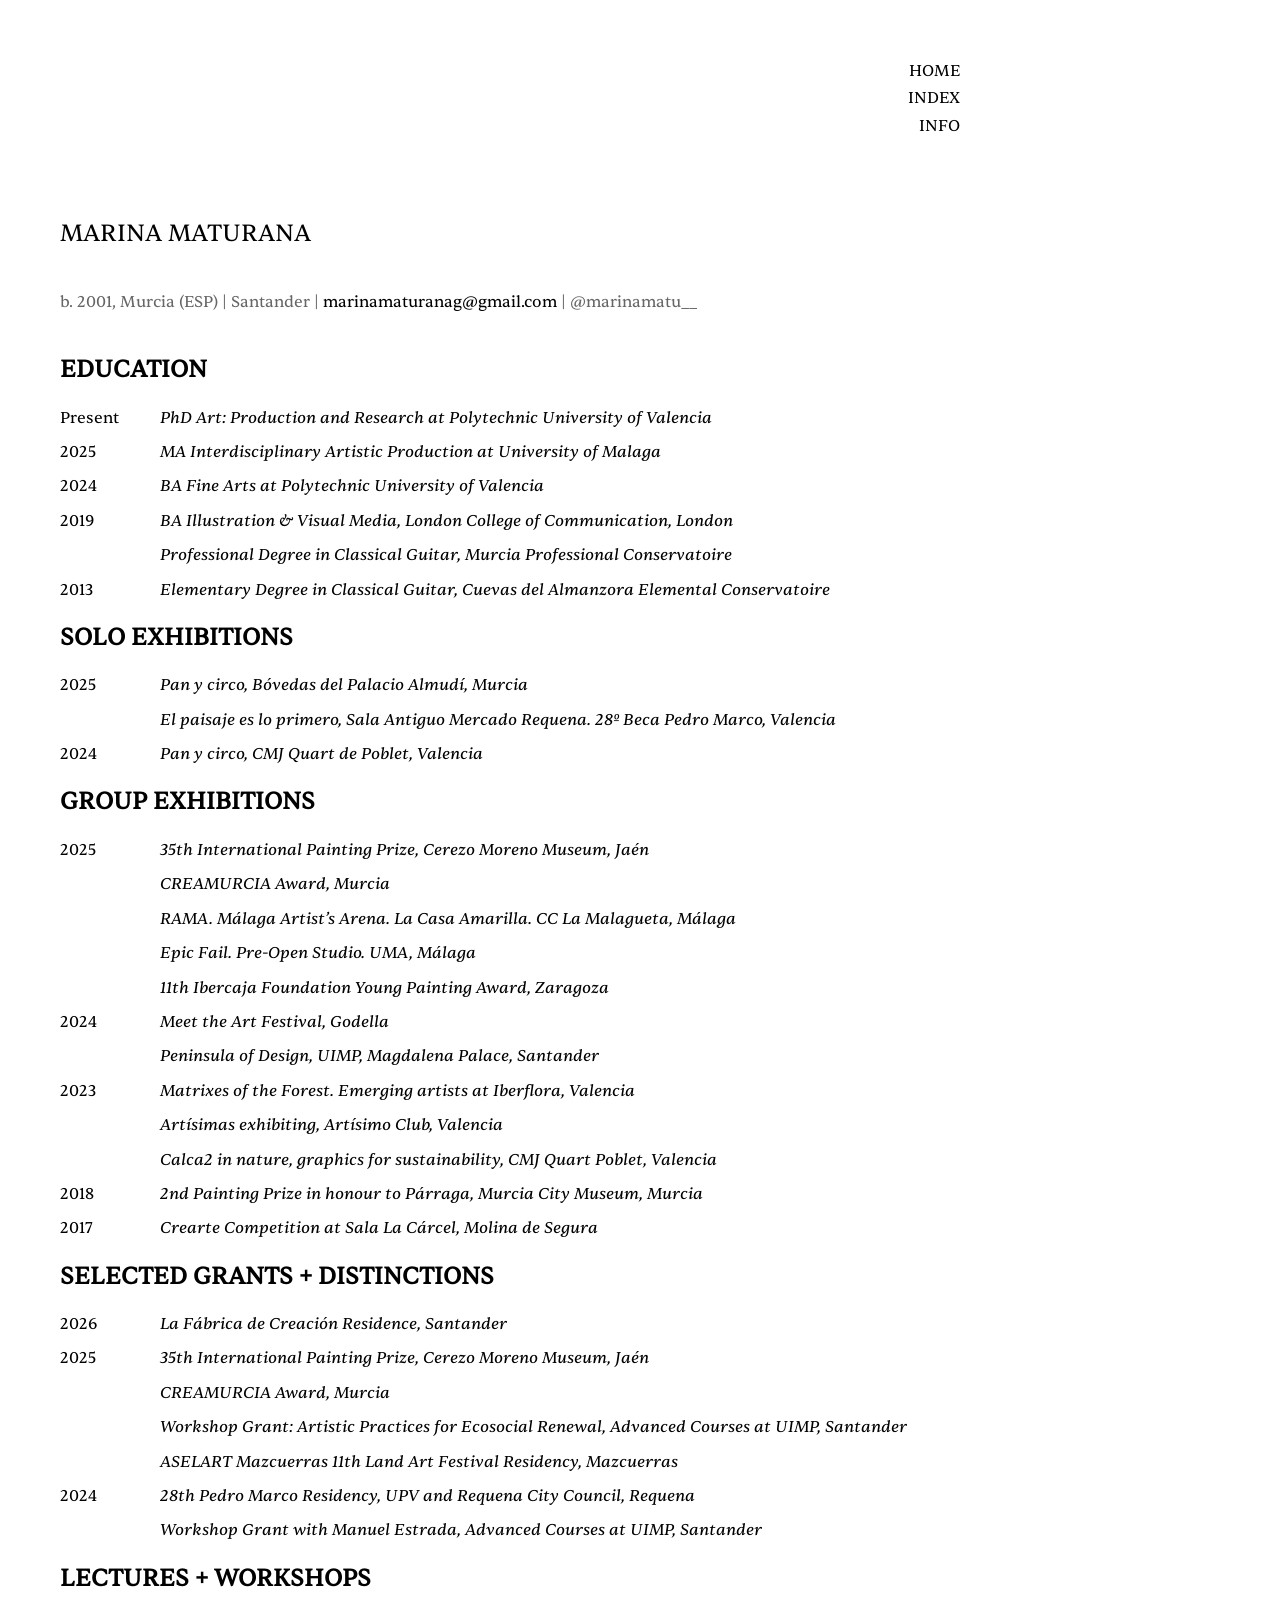
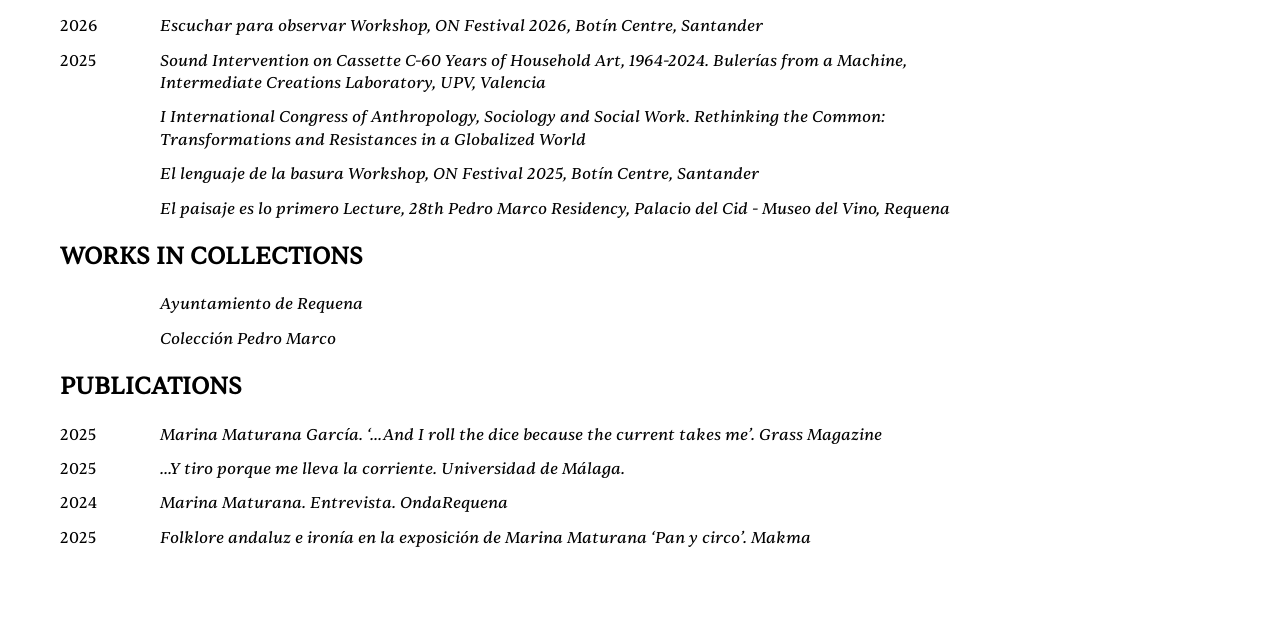
==== cv.html @ 3e708355 "Update cv.html" ====
<!DOCTYPE html>
<html lang="es">
<head>
    <meta charset="UTF-8">
    <title>MARINA MATURANA</title>
    <link rel="stylesheet" href="style.css">
</head>
    <body>
        <nav>
        <div class="nav-right">
            <a href="index.html">HOME</a>
            <a href="works.html">INDEX</a>
            <a href="cv.html">INFO</a>
        </div>
    </nav>
        <head>
    <link rel="icon" href="favicon.ico" type="image/x-icon">

    <meta property="og:title" content="Marina Maturana">
    <meta property="og:description" content="visual artist.">
    <meta property="og:image" content="https://www.marinamatu.com/share-image.jpeg">
    <meta property="og:url" content="https://www.marinamatu.com">
    <meta property="og:type" content="website">
</head>
        
    <h1>MARINA MATURANA</h1>
    <div class="info">
        b. 2001, Murcia (ESP) | Santander | <a href="mailto:marinamaturanag@gmail.com">marinamaturanag@gmail.com</a> | @marinamatu__
    </div>

    <h2>EDUCATION</h2>
    <div class="item"><div class="year">Present</div><div class="desc">PhD Art: Production and Research at Polytechnic University of Valencia</div></div>
    <div class="item"><div class="year">2025</div><div class="desc">MA Interdisciplinary Artistic Production at University of Malaga</div></div>
    <div class="item"><div class="year">2024</div><div class="desc">BA Fine Arts at Polytechnic University of Valencia</div></div>
    <div class="item"><div class="year">2019</div><div class="desc">BA Illustration & Visual Media, London College of Communication, London</div></div>
    <div class="item"><div class="year"></div><div class="desc">Professional Degree in Classical Guitar, Murcia Professional Conservatoire</div></div>
    <div class="item"><div class="year">2013</div><div class="desc">Elementary Degree in Classical Guitar, Cuevas del Almanzora Elemental Conservatoire</div></div>

    <h2>SOLO EXHIBITIONS</h2>
    <div class="item"><div class="year">2025</div><div class="desc">Pan y circo, Bóvedas del Palacio Almudí, Murcia</div></div>
    <div class="item"><div class="year"></div><div class="desc">El paisaje es lo primero, Sala Antiguo Mercado Requena. 28º Beca Pedro Marco, Valencia</div></div>
    <div class="item"><div class="year">2024</div><div class="desc">Pan y circo, CMJ Quart de Poblet, Valencia</div></div>

  <h2>GROUP EXHIBITIONS</h2>
    <div class="item"><div class="year">2025</div><div class="desc">35th International Painting Prize, Cerezo Moreno Museum, Jaén</div></div>
    <div class="item"><div class="year"></div><div class="desc">CREAMURCIA Award, Murcia</div></div>
    <div class="item"><div class="year"></div><div class="desc">RAMA. Málaga Artist’s Arena. La Casa Amarilla. CC La Malagueta, Málaga</div></div>
    <div class="item"><div class="year"></div><div class="desc">Epic Fail. Pre-Open Studio. UMA, Málaga</div></div>
    <div class="item"><div class="year"></div><div class="desc">11th Ibercaja Foundation Young Painting Award, Zaragoza</div></div>
    <div class="item"><div class="year">2024</div><div class="desc">Meet the Art Festival, Godella</div></div>
    <div class="item"><div class="year"></div><div class="desc">Peninsula of Design, UIMP, Magdalena Palace, Santander</div></div>
    <div class="item"><div class="year">2023</div><div class="desc">Matrixes of the Forest. Emerging artists at Iberflora, Valencia</div></div>
    <div class="item"><div class="year"></div><div class="desc">Artísimas exhibiting, Artísimo Club, Valencia</div></div>
    <div class="item"><div class="year"></div><div class="desc">Calca2 in nature, graphics for sustainability, CMJ Quart Poblet, Valencia</div></div>
    <div class="item"><div class="year">2018</div><div class="desc">2nd Painting Prize in honour to Párraga, Murcia City Museum, Murcia</div></div>
    <div class="item"><div class="year">2017</div><div class="desc">Crearte Competition at Sala La Cárcel, Molina de Segura</div></div>
  
    <h2>SELECTED GRANTS + DISTINCTIONS</h2>
    <div class="item"><div class="year">2026</div><div class="desc">La Fábrica de Creación Residence, Santander</div></div>
    <div class="item"><div class="year">2025</div><div class="desc">35th International Painting Prize, Cerezo Moreno Museum, Jaén</div></div>
    <div class="item"><div class="year"></div><div class="desc">CREAMURCIA Award, Murcia</div></div>
    <div class="item"><div class="year"></div><div class="desc">Workshop Grant: Artistic Practices for Ecosocial Renewal, Advanced Courses at UIMP, Santander</div></div>
    <div class="item"><div class="year"></div><div class="desc">ASELART Mazcuerras 11th Land Art Festival Residency, Mazcuerras</div></div>
    <div class="item"><div class="year">2024</div><div class="desc">28th Pedro Marco Residency, UPV and Requena City Council, Requena</div></div>
    <div class="item"><div class="year"></div><div class="desc">Workshop Grant with Manuel Estrada, Advanced Courses at UIMP, Santander</div></div>

   <h2>LECTURES + WORKSHOPS</h2>
    <div class="item"><div class="year">2026</div><div class="desc">Escuchar para observar Workshop, ON Festival 2026, Botín Centre, Santander</div></div>
<div class="item">
    <div class="year">2025</div>
    <div class="desc">
        <a href="https://lci-sound-art-recordings.bandcamp.com/album/cassette-c-60-a-os-de-arte-electrodom-stico-1964-2024" target="_blank">
            Sound Intervention on Cassette C-60 Years of Household Art, 1964-2024. Bulerías from a Machine, Intermediate Creations Laboratory, UPV, Valencia
        </a>
    </div>
</div>    <div class="item"><div class="year"></div><div class="desc">I International Congress of Anthropology, Sociology and Social Work. Rethinking the Common: Transformations and Resistances in a Globalized World</div></div>
    <div class="item"><div class="year"></div><div class="desc">El lenguaje de la basura Workshop, ON Festival 2025, Botín Centre, Santander</div></div>
    <div class="item"><div class="year"></div><div class="desc">El paisaje es lo primero Lecture, 28th Pedro Marco Residency, Palacio del Cid - Museo del Vino, Requena</div></div>

   <h2>WORKS IN COLLECTIONS</h2>
    <div class="item"><div class="year"></div><div class="desc">Ayuntamiento de Requena</div></div>
    <div class="item"><div class="year"></div><div class="desc">Colección Pedro Marco</div></div>

  <h2>PUBLICATIONS</h2>
<div class="item">
    <div class="year">2025</div>
    <div class="desc">
        <a href="https://www.grassmagazine.co.uk/spotlight-marina-maturana-garcia-and-i-roll-the-dice-because-the-current-takes-me/" target="_blank">
            Marina Maturana García. ‘...And I roll the dice because the current takes me’. Grass Magazine
        </a>
    </div>
</div>    
<div class="item">
    <div class="year">2025</div>
    <div class="desc">
        <a href="https://hdl.handle.net/10630/40219" target="_blank">
            ...Y tiro porque me lleva la corriente. Universidad de Málaga.
        </a>
    </div>
</div>
<div class="item">
    <div class="year">2024</div>
    <div class="desc"> 
        <a href="https://www.ivoox.com/entrevista-marina-maturana-audios-mp3_rf_133937735_1.html" target="_blank">
             Marina Maturana. Entrevista. OndaRequena
        </a>
    </div>
</div>
<div class="item">
    <div class="year">2025</div>
    <div class="desc">
        <a href="https://www.makma.net/pan-y-circo-marina-maturana/" target="_blank">
            Folklore andaluz e ironía en la exposición de Marina Maturana ‘Pan y circo’. Makma
        </a>
    </div>
</div>
</html>
<head>
    <link rel="icon" type="image/x-icon" href="favicon.ico">
</head>
<head>
    <link rel="icon" type="image/x-icon" href="favicon.ico">
</head>
---- style.css ----
/* --- 1. CONFIGURACIÓN DE FUENTES --- */
@font-face {
    font-family: 'Sentient';
    src: url('fonts/Sentient-Regular.otf') format('opentype');
    font-weight: 400;
}
@font-face {
    font-family: 'Sentient';
    src: url('fonts/Sentient-Italic.otf') format('opentype');
    font-style: italic;
}
@font-face {
    font-family: 'Sentient';
    src: url('fonts/Sentient-BoldItalic.otf') format('opentype');
    font-weight: bold;
    font-style: italic;
}
/* --- 2. DISEÑO GENERAL --- */
body {
    font-family: 'Sentient', serif;
    font-size: 16px;
    line-height: 1.4;
    margin: 0;
    padding: 60px;
    max-width: 900px;
}
/* --- 3. MENÚ AL ESTILO GUILLERMO ROS (A LA DERECHA) --- */
nav {
    display: flex;
    justify-content: flex-end; /* Alinea todo a la derecha */
    margin-bottom: 80px;
}

.nav-right {
    display: flex;
    flex-direction: column; /* Menú vertical */
    align-items: flex-end; /* Alineación a la derecha */
    gap: 5px;
}

nav a {
    text-decoration: none;
    color: #000 ;
    font-size: 16px;
}

/* Aplicación de las fuentes que pediste */
h1 { font-size: 1.5em; margin-bottom: 40px; font-weight: normal; }
h3 {
    font-family: 'Sentient', serif;
    font-weight: bold;
    font-style: italic;
    margin-top: 40px;
    margin-bottom: 20px;
}

.desc a {
    font-family: 'Sentient', serif;
    font-style: italic;
    color: black;
}
.info { margin-bottom: 40px; color: #666; }

/* 5. REJILLA DE ITEMS */
.item { display: flex; margin-bottom: 12px; }
.year { width: 100px; flex-shrink: 0; }
.desc { flex-grow: 1; font-style: italic; } /* Los trabajos en itálica */

/* Estilo de enlaces */
a { color: #000; text-decoration: none; }
a:hover { text-decoration: underline; }
/* Ajuste móvil */
@media (max-width: 600px) {
    .item { flex-direction: column; }
    .year { margin-bottom: 5px; }
}
HTML
<nav>
    <div class="nav-right">
        <a href="index.html">HOME</a>
        <a href="works.html">INDEX</a>
        <a href="cv.html">INFO</a>
    </div>
</nav>
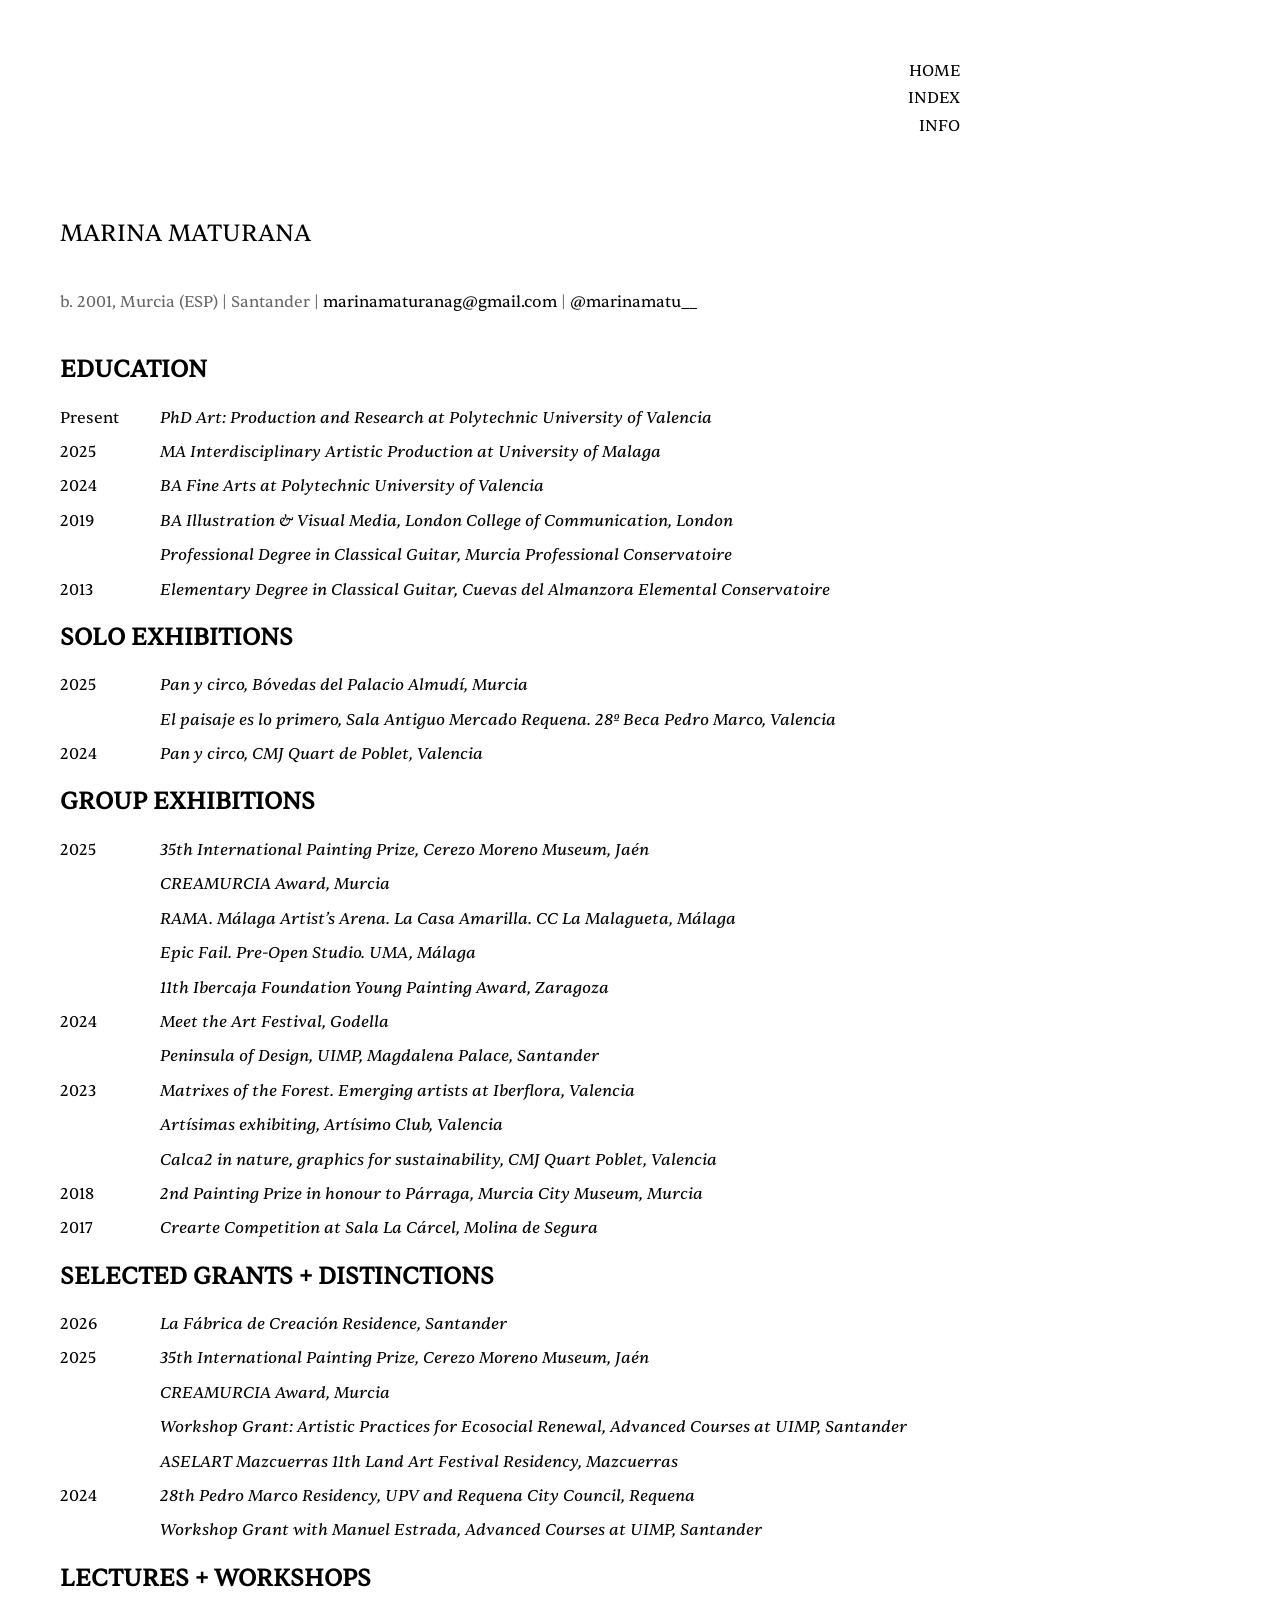
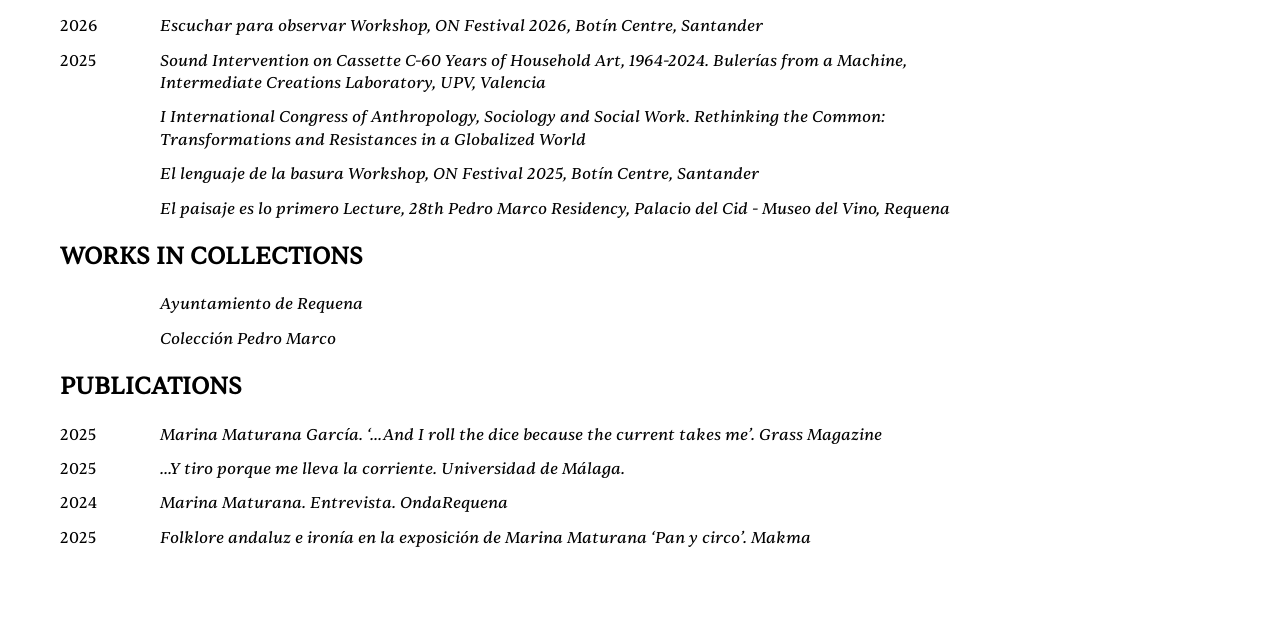
==== commit 3ef7212d: "Update cv.html" ====
--- a/cv.html
+++ b/cv.html
@@ -25,7 +25,8 @@
         
     <h1>MARINA MATURANA</h1>
     <div class="info">
-        b. 2001, Murcia (ESP) | Santander | <a href="mailto:marinamaturanag@gmail.com">marinamaturanag@gmail.com</a> | @marinamatu__
+        b. 2001, Murcia (ESP) | Santander | <a href="mailto:marinamaturanag@gmail.com">marinamaturanag@gmail.com</a> |
+        <a href="https://www.instagram.com/marinamatu__/" target="_blank">@marinamatu__</a>
     </div>
 
     <h2>EDUCATION</h2>
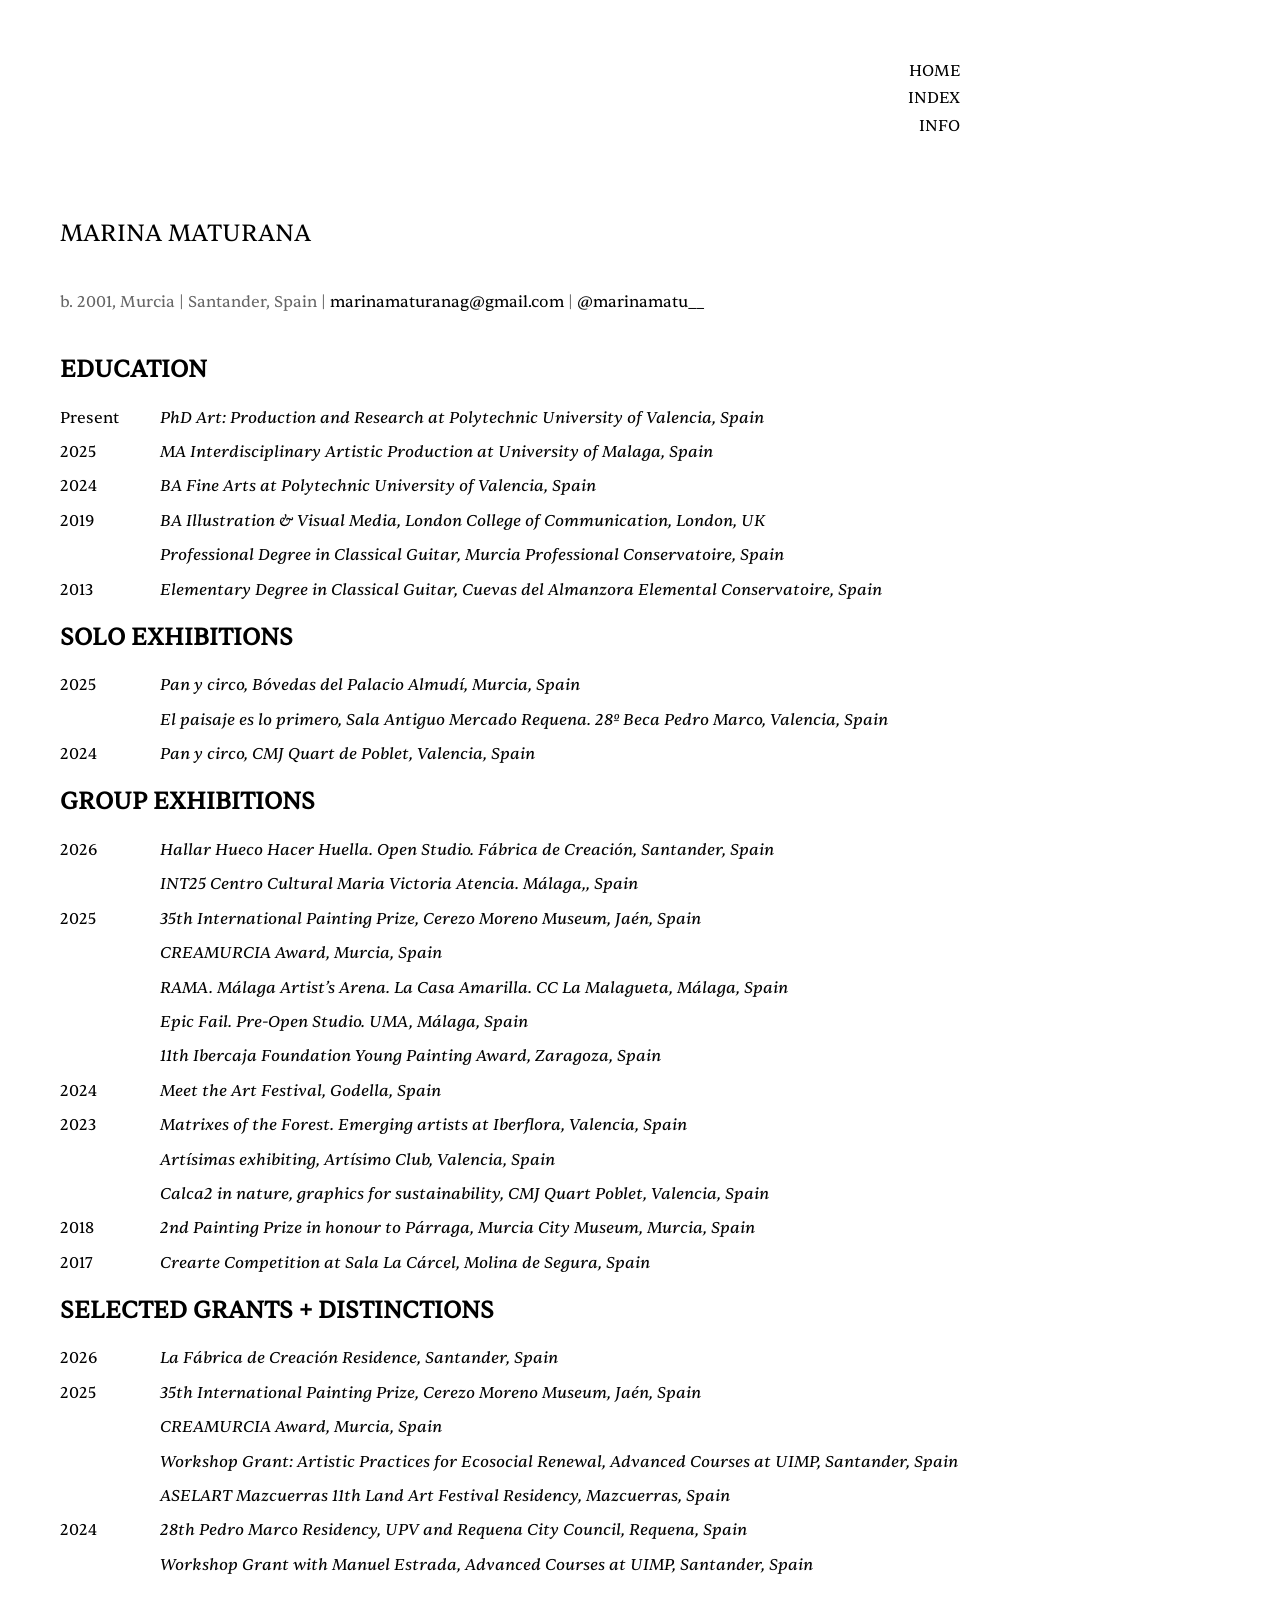
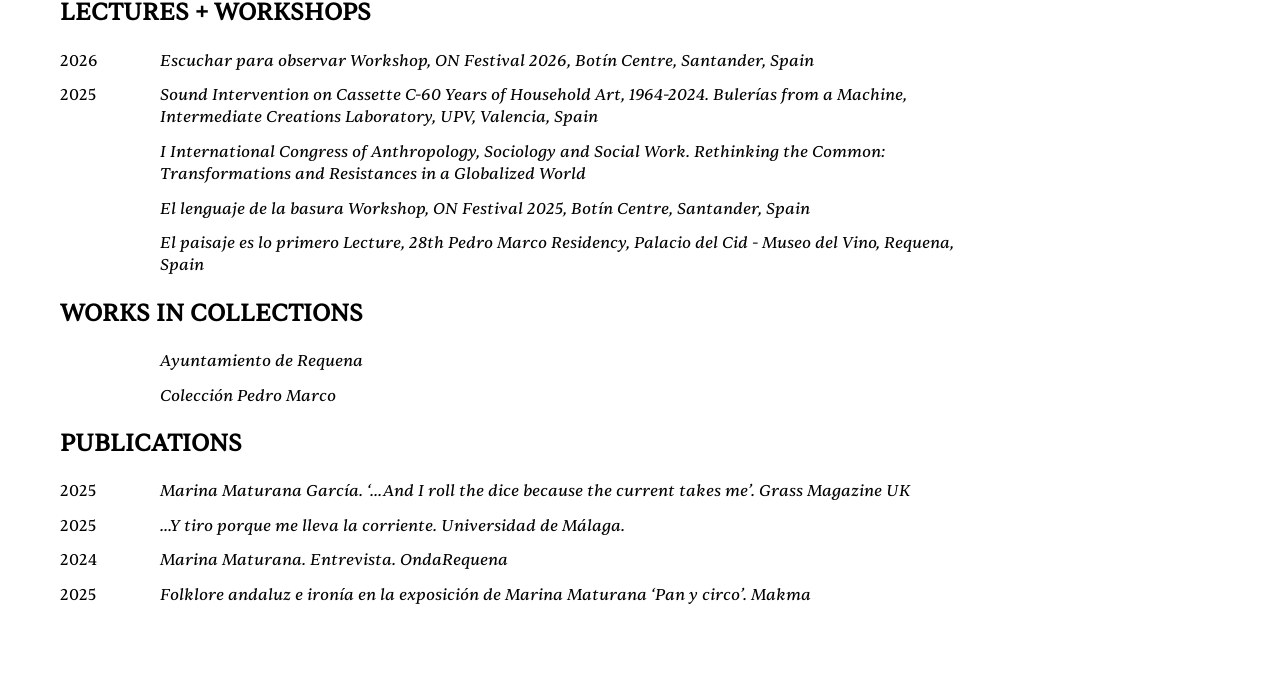
==== commit f0359ed4: "Update cv.html" ====
--- a/cv.html
+++ b/cv.html
@@ -25,58 +25,60 @@
         
     <h1>MARINA MATURANA</h1>
     <div class="info">
-        b. 2001, Murcia (ESP) | Santander | <a href="mailto:marinamaturanag@gmail.com">marinamaturanag@gmail.com</a> |
+        b. 2001, Murcia | Santander, Spain | <a href="mailto:marinamaturanag@gmail.com">marinamaturanag@gmail.com</a> |
         <a href="https://www.instagram.com/marinamatu__/" target="_blank">@marinamatu__</a>
     </div>
 
     <h2>EDUCATION</h2>
-    <div class="item"><div class="year">Present</div><div class="desc">PhD Art: Production and Research at Polytechnic University of Valencia</div></div>
-    <div class="item"><div class="year">2025</div><div class="desc">MA Interdisciplinary Artistic Production at University of Malaga</div></div>
-    <div class="item"><div class="year">2024</div><div class="desc">BA Fine Arts at Polytechnic University of Valencia</div></div>
-    <div class="item"><div class="year">2019</div><div class="desc">BA Illustration & Visual Media, London College of Communication, London</div></div>
-    <div class="item"><div class="year"></div><div class="desc">Professional Degree in Classical Guitar, Murcia Professional Conservatoire</div></div>
-    <div class="item"><div class="year">2013</div><div class="desc">Elementary Degree in Classical Guitar, Cuevas del Almanzora Elemental Conservatoire</div></div>
+    <div class="item"><div class="year">Present</div><div class="desc">PhD Art: Production and Research at Polytechnic University of Valencia, Spain</div></div>
+    <div class="item"><div class="year">2025</div><div class="desc">MA Interdisciplinary Artistic Production at University of Malaga, Spain</div></div>
+    <div class="item"><div class="year">2024</div><div class="desc">BA Fine Arts at Polytechnic University of Valencia, Spain</div></div>
+    <div class="item"><div class="year">2019</div><div class="desc">BA Illustration & Visual Media, London College of Communication, London, UK</div></div>
+    <div class="item"><div class="year"></div><div class="desc">Professional Degree in Classical Guitar, Murcia Professional Conservatoire, Spain</div></div>
+    <div class="item"><div class="year">2013</div><div class="desc">Elementary Degree in Classical Guitar, Cuevas del Almanzora Elemental Conservatoire, Spain
+    </div></div>
 
     <h2>SOLO EXHIBITIONS</h2>
-    <div class="item"><div class="year">2025</div><div class="desc">Pan y circo, Bóvedas del Palacio Almudí, Murcia</div></div>
-    <div class="item"><div class="year"></div><div class="desc">El paisaje es lo primero, Sala Antiguo Mercado Requena. 28º Beca Pedro Marco, Valencia</div></div>
-    <div class="item"><div class="year">2024</div><div class="desc">Pan y circo, CMJ Quart de Poblet, Valencia</div></div>
+    <div class="item"><div class="year">2025</div><div class="desc">Pan y circo, Bóvedas del Palacio Almudí, Murcia, Spain</div></div>
+    <div class="item"><div class="year"></div><div class="desc">El paisaje es lo primero, Sala Antiguo Mercado Requena. 28º Beca Pedro Marco, Valencia, Spain</div></div>
+    <div class="item"><div class="year">2024</div><div class="desc">Pan y circo, CMJ Quart de Poblet, Valencia, Spain</div></div>
 
   <h2>GROUP EXHIBITIONS</h2>
-    <div class="item"><div class="year">2025</div><div class="desc">35th International Painting Prize, Cerezo Moreno Museum, Jaén</div></div>
-    <div class="item"><div class="year"></div><div class="desc">CREAMURCIA Award, Murcia</div></div>
-    <div class="item"><div class="year"></div><div class="desc">RAMA. Málaga Artist’s Arena. La Casa Amarilla. CC La Malagueta, Málaga</div></div>
-    <div class="item"><div class="year"></div><div class="desc">Epic Fail. Pre-Open Studio. UMA, Málaga</div></div>
-    <div class="item"><div class="year"></div><div class="desc">11th Ibercaja Foundation Young Painting Award, Zaragoza</div></div>
-    <div class="item"><div class="year">2024</div><div class="desc">Meet the Art Festival, Godella</div></div>
-    <div class="item"><div class="year"></div><div class="desc">Peninsula of Design, UIMP, Magdalena Palace, Santander</div></div>
-    <div class="item"><div class="year">2023</div><div class="desc">Matrixes of the Forest. Emerging artists at Iberflora, Valencia</div></div>
-    <div class="item"><div class="year"></div><div class="desc">Artísimas exhibiting, Artísimo Club, Valencia</div></div>
-    <div class="item"><div class="year"></div><div class="desc">Calca2 in nature, graphics for sustainability, CMJ Quart Poblet, Valencia</div></div>
-    <div class="item"><div class="year">2018</div><div class="desc">2nd Painting Prize in honour to Párraga, Murcia City Museum, Murcia</div></div>
-    <div class="item"><div class="year">2017</div><div class="desc">Crearte Competition at Sala La Cárcel, Molina de Segura</div></div>
+    <div class="item"><div class="year">2026</div><div class="desc">Hallar Hueco Hacer Huella. Open Studio. Fábrica de Creación, Santander, Spain</div></div>
+    <div class="item"><div class="year"></div><div class="desc">INT25 Centro Cultural Maria Victoria Atencia. Málaga,, Spain</div></div>
+    <div class="item"><div class="year">2025</div><div class="desc">35th International Painting Prize, Cerezo Moreno Museum, Jaén, Spain</div></div>
+    <div class="item"><div class="year"></div><div class="desc">CREAMURCIA Award, Murcia, Spain</div></div>
+    <div class="item"><div class="year"></div><div class="desc">RAMA. Málaga Artist’s Arena. La Casa Amarilla. CC La Malagueta, Málaga, Spain</div></div>
+    <div class="item"><div class="year"></div><div class="desc">Epic Fail. Pre-Open Studio. UMA, Málaga, Spain</div></div>
+    <div class="item"><div class="year"></div><div class="desc">11th Ibercaja Foundation Young Painting Award, Zaragoza, Spain</div></div>
+    <div class="item"><div class="year">2024</div><div class="desc">Meet the Art Festival, Godella, Spain</div></div>
+    <div class="item"><div class="year">2023</div><div class="desc">Matrixes of the Forest. Emerging artists at Iberflora, Valencia, Spain</div></div>
+    <div class="item"><div class="year"></div><div class="desc">Artísimas exhibiting, Artísimo Club, Valencia, Spain</div></div>
+    <div class="item"><div class="year"></div><div class="desc">Calca2 in nature, graphics for sustainability, CMJ Quart Poblet, Valencia, Spain</div></div>
+    <div class="item"><div class="year">2018</div><div class="desc">2nd Painting Prize in honour to Párraga, Murcia City Museum, Murcia, Spain</div></div>
+    <div class="item"><div class="year">2017</div><div class="desc">Crearte Competition at Sala La Cárcel, Molina de Segura, Spain</div></div>
   
     <h2>SELECTED GRANTS + DISTINCTIONS</h2>
-    <div class="item"><div class="year">2026</div><div class="desc">La Fábrica de Creación Residence, Santander</div></div>
-    <div class="item"><div class="year">2025</div><div class="desc">35th International Painting Prize, Cerezo Moreno Museum, Jaén</div></div>
-    <div class="item"><div class="year"></div><div class="desc">CREAMURCIA Award, Murcia</div></div>
-    <div class="item"><div class="year"></div><div class="desc">Workshop Grant: Artistic Practices for Ecosocial Renewal, Advanced Courses at UIMP, Santander</div></div>
-    <div class="item"><div class="year"></div><div class="desc">ASELART Mazcuerras 11th Land Art Festival Residency, Mazcuerras</div></div>
-    <div class="item"><div class="year">2024</div><div class="desc">28th Pedro Marco Residency, UPV and Requena City Council, Requena</div></div>
-    <div class="item"><div class="year"></div><div class="desc">Workshop Grant with Manuel Estrada, Advanced Courses at UIMP, Santander</div></div>
+    <div class="item"><div class="year">2026</div><div class="desc">La Fábrica de Creación Residence, Santander, Spain</div></div>
+    <div class="item"><div class="year">2025</div><div class="desc">35th International Painting Prize, Cerezo Moreno Museum, Jaén, Spain</div></div>
+    <div class="item"><div class="year"></div><div class="desc">CREAMURCIA Award, Murcia, Spain</div></div>
+    <div class="item"><div class="year"></div><div class="desc">Workshop Grant: Artistic Practices for Ecosocial Renewal, Advanced Courses at UIMP, Santander, Spain</div></div>
+    <div class="item"><div class="year"></div><div class="desc">ASELART Mazcuerras 11th Land Art Festival Residency, Mazcuerras, Spain</div></div>
+    <div class="item"><div class="year">2024</div><div class="desc">28th Pedro Marco Residency, UPV and Requena City Council, Requena, Spain</div></div>
+    <div class="item"><div class="year"></div><div class="desc">Workshop Grant with Manuel Estrada, Advanced Courses at UIMP, Santander, Spain</div></div>
 
    <h2>LECTURES + WORKSHOPS</h2>
-    <div class="item"><div class="year">2026</div><div class="desc">Escuchar para observar Workshop, ON Festival 2026, Botín Centre, Santander</div></div>
+    <div class="item"><div class="year">2026</div><div class="desc">Escuchar para observar Workshop, ON Festival 2026, Botín Centre, Santander, Spain</div></div>
 <div class="item">
     <div class="year">2025</div>
     <div class="desc">
         <a href="https://lci-sound-art-recordings.bandcamp.com/album/cassette-c-60-a-os-de-arte-electrodom-stico-1964-2024" target="_blank">
-            Sound Intervention on Cassette C-60 Years of Household Art, 1964-2024. Bulerías from a Machine, Intermediate Creations Laboratory, UPV, Valencia
+            Sound Intervention on Cassette C-60 Years of Household Art, 1964-2024. Bulerías from a Machine, Intermediate Creations Laboratory, UPV, Valencia, Spain
         </a>
     </div>
 </div>    <div class="item"><div class="year"></div><div class="desc">I International Congress of Anthropology, Sociology and Social Work. Rethinking the Common: Transformations and Resistances in a Globalized World</div></div>
-    <div class="item"><div class="year"></div><div class="desc">El lenguaje de la basura Workshop, ON Festival 2025, Botín Centre, Santander</div></div>
-    <div class="item"><div class="year"></div><div class="desc">El paisaje es lo primero Lecture, 28th Pedro Marco Residency, Palacio del Cid - Museo del Vino, Requena</div></div>
+    <div class="item"><div class="year"></div><div class="desc">El lenguaje de la basura Workshop, ON Festival 2025, Botín Centre, Santander, Spain</div></div>
+    <div class="item"><div class="year"></div><div class="desc">El paisaje es lo primero Lecture, 28th Pedro Marco Residency, Palacio del Cid - Museo del Vino, Requena, Spain</div></div>
 
    <h2>WORKS IN COLLECTIONS</h2>
     <div class="item"><div class="year"></div><div class="desc">Ayuntamiento de Requena</div></div>
@@ -87,7 +89,7 @@
     <div class="year">2025</div>
     <div class="desc">
         <a href="https://www.grassmagazine.co.uk/spotlight-marina-maturana-garcia-and-i-roll-the-dice-because-the-current-takes-me/" target="_blank">
-            Marina Maturana García. ‘...And I roll the dice because the current takes me’. Grass Magazine
+            Marina Maturana García. ‘...And I roll the dice because the current takes me’. Grass Magazine UK
         </a>
     </div>
 </div>    
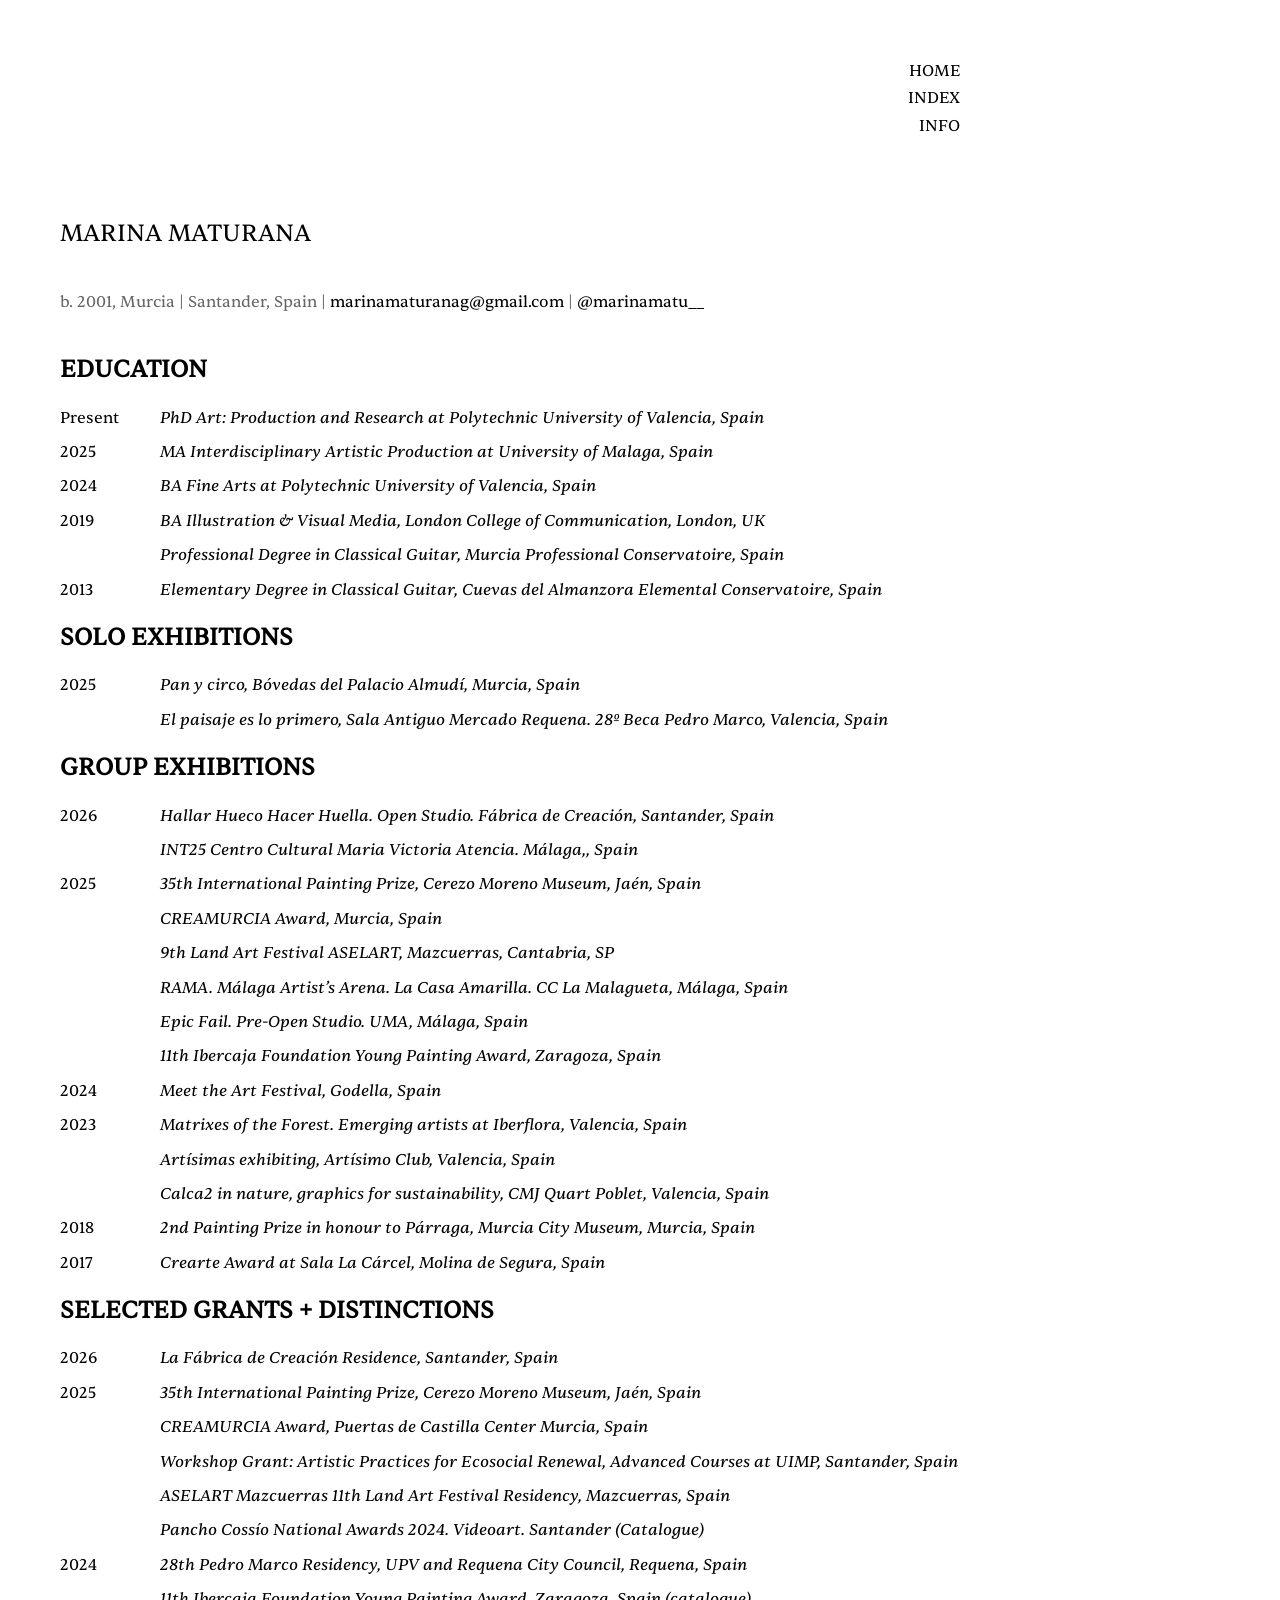
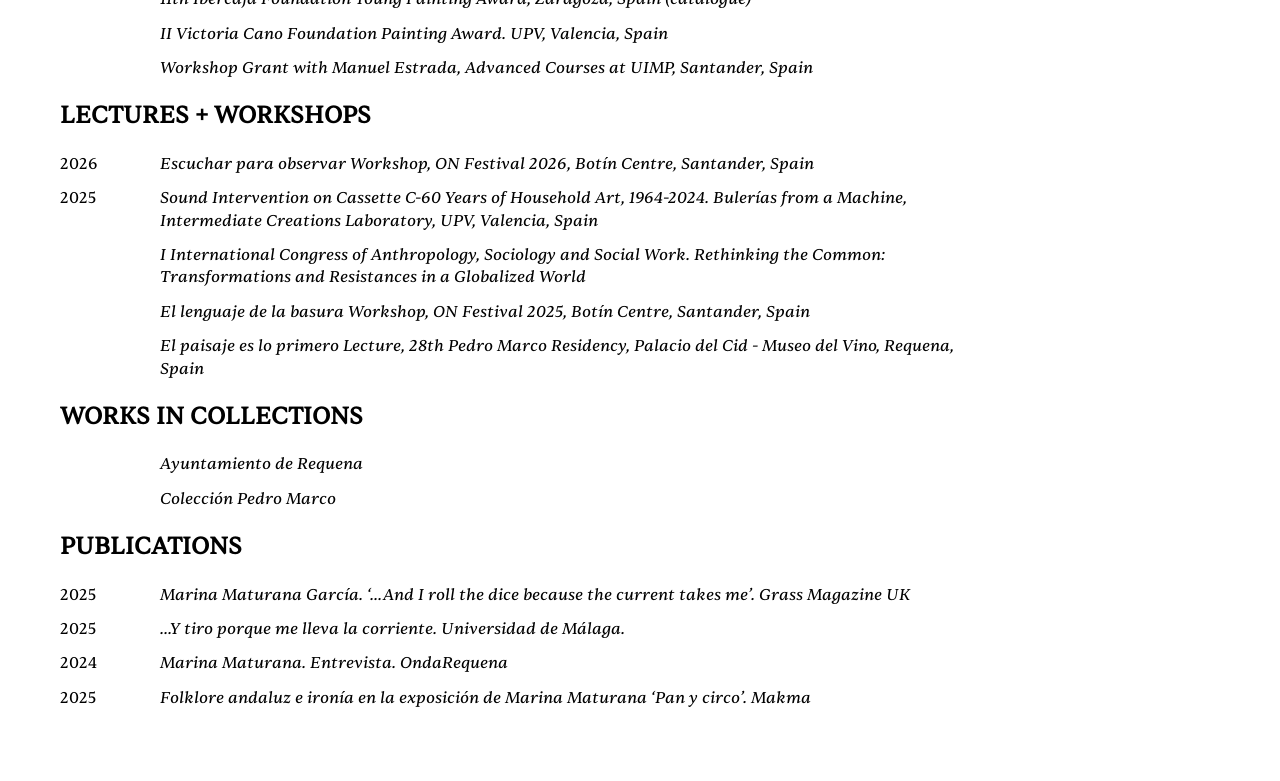
==== commit b05ca628: "Update cv.html" ====
--- a/cv.html
+++ b/cv.html
@@ -41,13 +41,13 @@
     <h2>SOLO EXHIBITIONS</h2>
     <div class="item"><div class="year">2025</div><div class="desc">Pan y circo, Bóvedas del Palacio Almudí, Murcia, Spain</div></div>
     <div class="item"><div class="year"></div><div class="desc">El paisaje es lo primero, Sala Antiguo Mercado Requena. 28º Beca Pedro Marco, Valencia, Spain</div></div>
-    <div class="item"><div class="year">2024</div><div class="desc">Pan y circo, CMJ Quart de Poblet, Valencia, Spain</div></div>
 
   <h2>GROUP EXHIBITIONS</h2>
     <div class="item"><div class="year">2026</div><div class="desc">Hallar Hueco Hacer Huella. Open Studio. Fábrica de Creación, Santander, Spain</div></div>
     <div class="item"><div class="year"></div><div class="desc">INT25 Centro Cultural Maria Victoria Atencia. Málaga,, Spain</div></div>
     <div class="item"><div class="year">2025</div><div class="desc">35th International Painting Prize, Cerezo Moreno Museum, Jaén, Spain</div></div>
     <div class="item"><div class="year"></div><div class="desc">CREAMURCIA Award, Murcia, Spain</div></div>
+        <div class="item"><div class="year"></div><div class="desc">9th Land Art Festival ASELART, Mazcuerras, Cantabria, SP</div></div>
     <div class="item"><div class="year"></div><div class="desc">RAMA. Málaga Artist’s Arena. La Casa Amarilla. CC La Malagueta, Málaga, Spain</div></div>
     <div class="item"><div class="year"></div><div class="desc">Epic Fail. Pre-Open Studio. UMA, Málaga, Spain</div></div>
     <div class="item"><div class="year"></div><div class="desc">11th Ibercaja Foundation Young Painting Award, Zaragoza, Spain</div></div>
@@ -56,15 +56,18 @@
     <div class="item"><div class="year"></div><div class="desc">Artísimas exhibiting, Artísimo Club, Valencia, Spain</div></div>
     <div class="item"><div class="year"></div><div class="desc">Calca2 in nature, graphics for sustainability, CMJ Quart Poblet, Valencia, Spain</div></div>
     <div class="item"><div class="year">2018</div><div class="desc">2nd Painting Prize in honour to Párraga, Murcia City Museum, Murcia, Spain</div></div>
-    <div class="item"><div class="year">2017</div><div class="desc">Crearte Competition at Sala La Cárcel, Molina de Segura, Spain</div></div>
+    <div class="item"><div class="year">2017</div><div class="desc">Crearte Award at Sala La Cárcel, Molina de Segura, Spain</div></div>
   
     <h2>SELECTED GRANTS + DISTINCTIONS</h2>
     <div class="item"><div class="year">2026</div><div class="desc">La Fábrica de Creación Residence, Santander, Spain</div></div>
     <div class="item"><div class="year">2025</div><div class="desc">35th International Painting Prize, Cerezo Moreno Museum, Jaén, Spain</div></div>
-    <div class="item"><div class="year"></div><div class="desc">CREAMURCIA Award, Murcia, Spain</div></div>
+    <div class="item"><div class="year"></div><div class="desc">CREAMURCIA Award, Puertas de Castilla Center Murcia, Spain</div></div>
     <div class="item"><div class="year"></div><div class="desc">Workshop Grant: Artistic Practices for Ecosocial Renewal, Advanced Courses at UIMP, Santander, Spain</div></div>
     <div class="item"><div class="year"></div><div class="desc">ASELART Mazcuerras 11th Land Art Festival Residency, Mazcuerras, Spain</div></div>
+    <div class="item"><div class="year"></div><div class="desc">Pancho Cossío National Awards 2024. Videoart. Santander (Catalogue)</div></div>
     <div class="item"><div class="year">2024</div><div class="desc">28th Pedro Marco Residency, UPV and Requena City Council, Requena, Spain</div></div>
+    <div class="item"><div class="year"></div><div class="desc">11th Ibercaja Foundation Young Painting Award, Zaragoza, Spain (catalogue)</div></div>
+    <div class="item"><div class="year"></div><div class="desc">II Victoria Cano Foundation Painting Award. UPV, Valencia, Spain</div></div>
     <div class="item"><div class="year"></div><div class="desc">Workshop Grant with Manuel Estrada, Advanced Courses at UIMP, Santander, Spain</div></div>
 
    <h2>LECTURES + WORKSHOPS</h2>
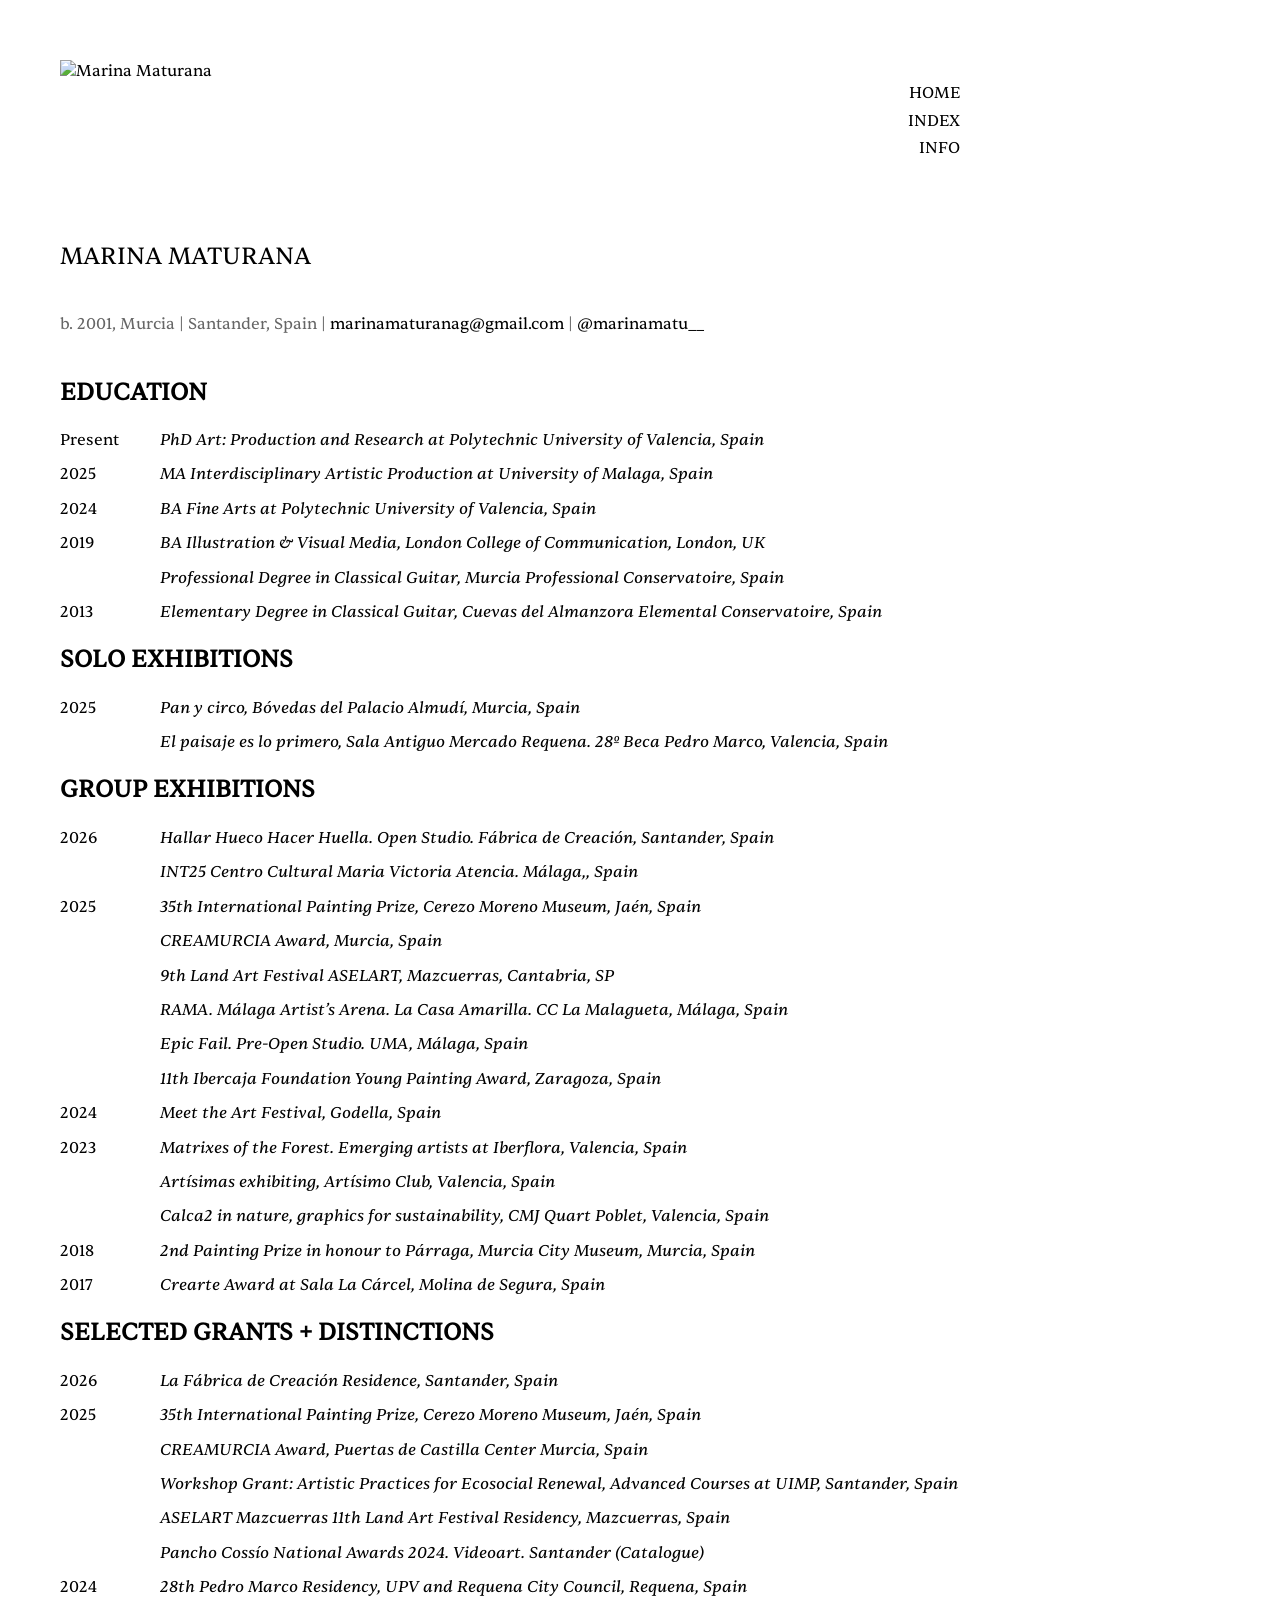
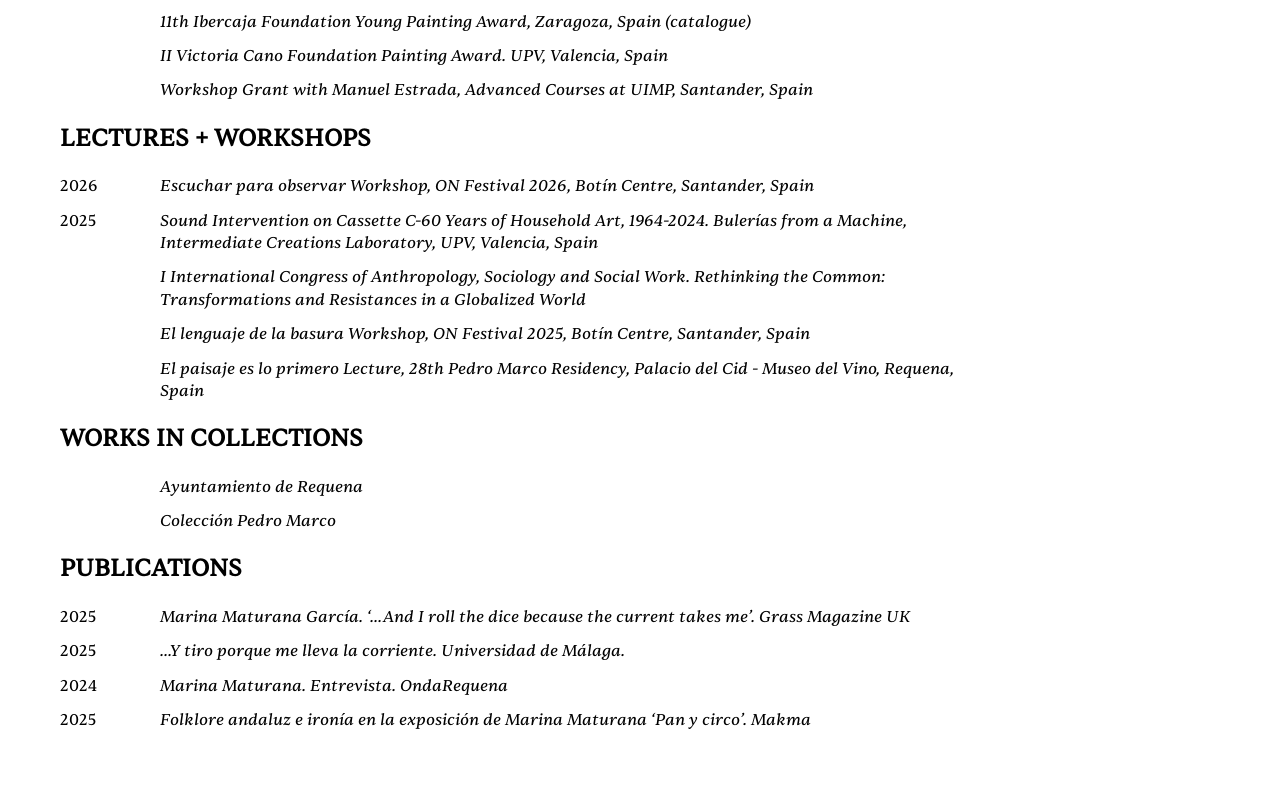
==== commit 22ad4f3b: "Update cv.html" ====
--- a/cv.html
+++ b/cv.html
@@ -3,6 +3,7 @@
 <head>
     <meta charset="UTF-8">
     <title>MARINA MATURANA</title>
+    <img src=perfil.jpeg alt="Marina Maturana" class=foto-cv>
     <link rel="stylesheet" href="style.css">
 </head>
     <body>
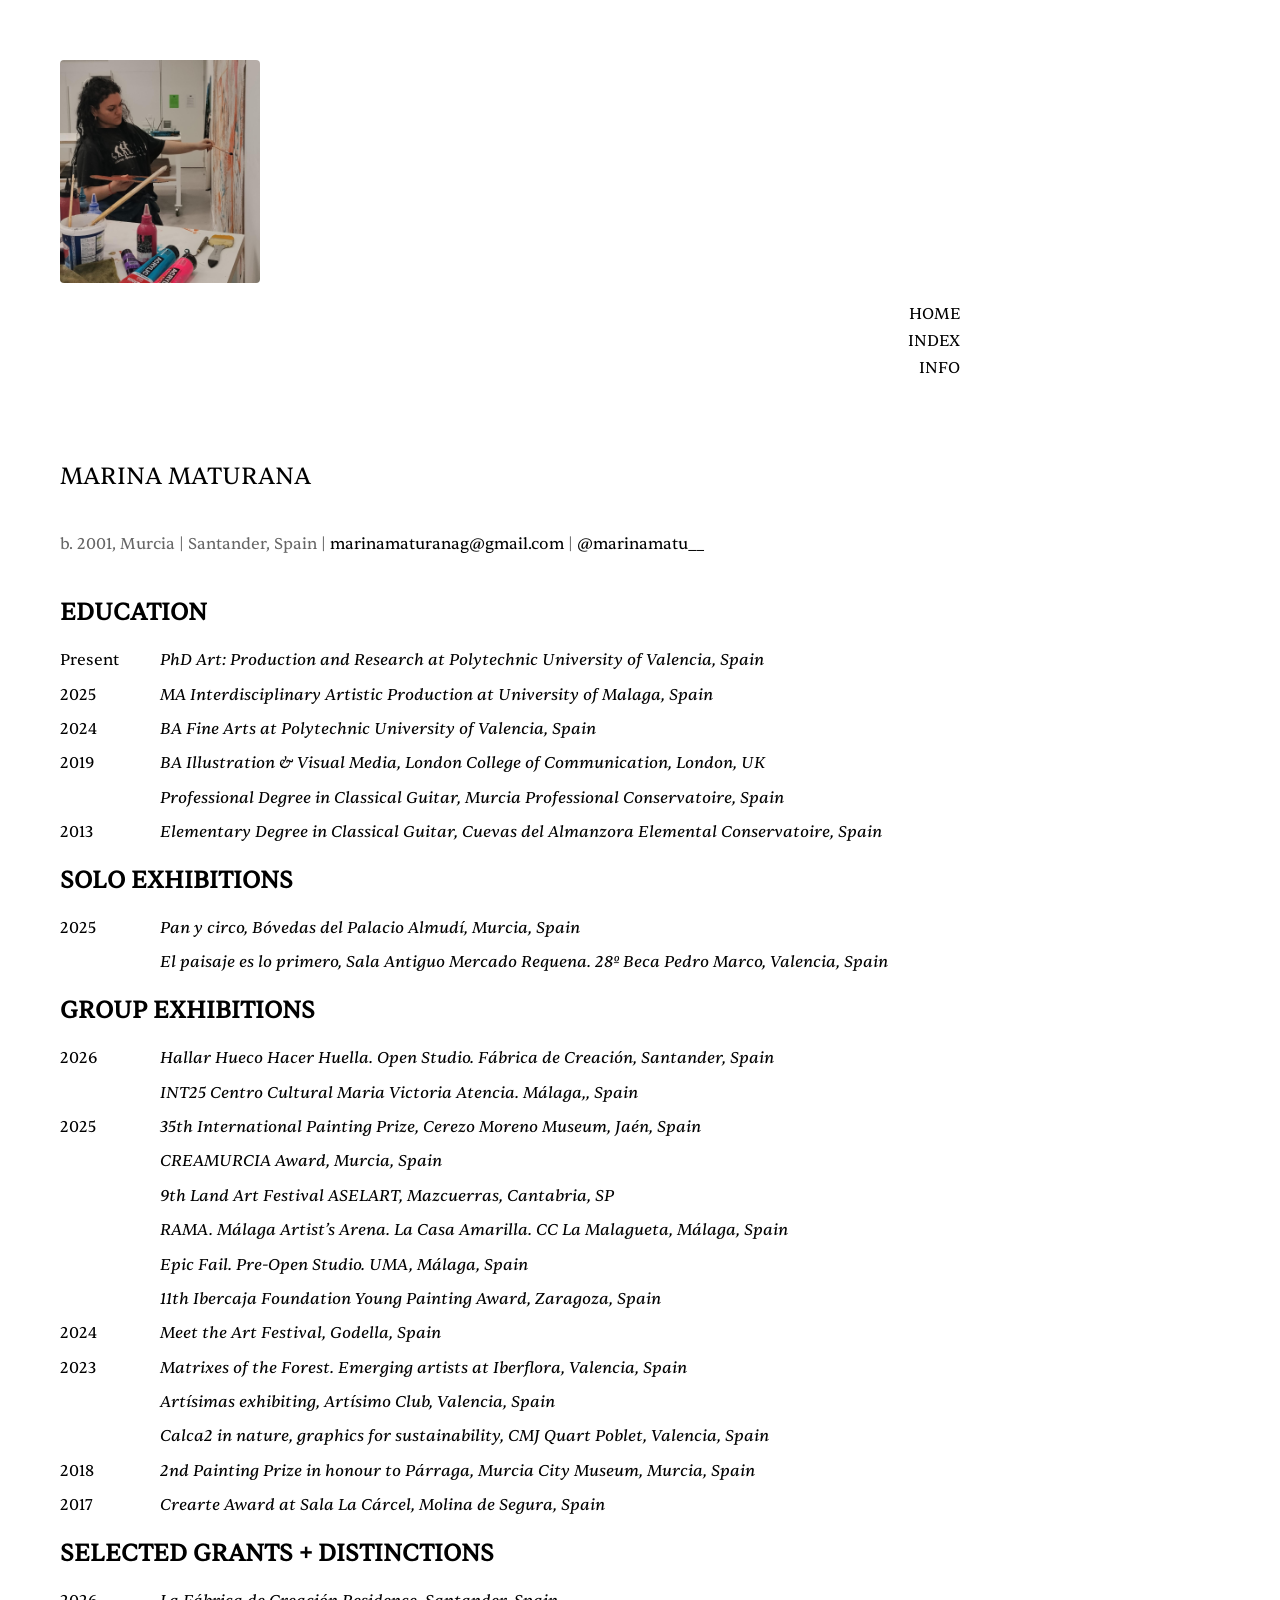
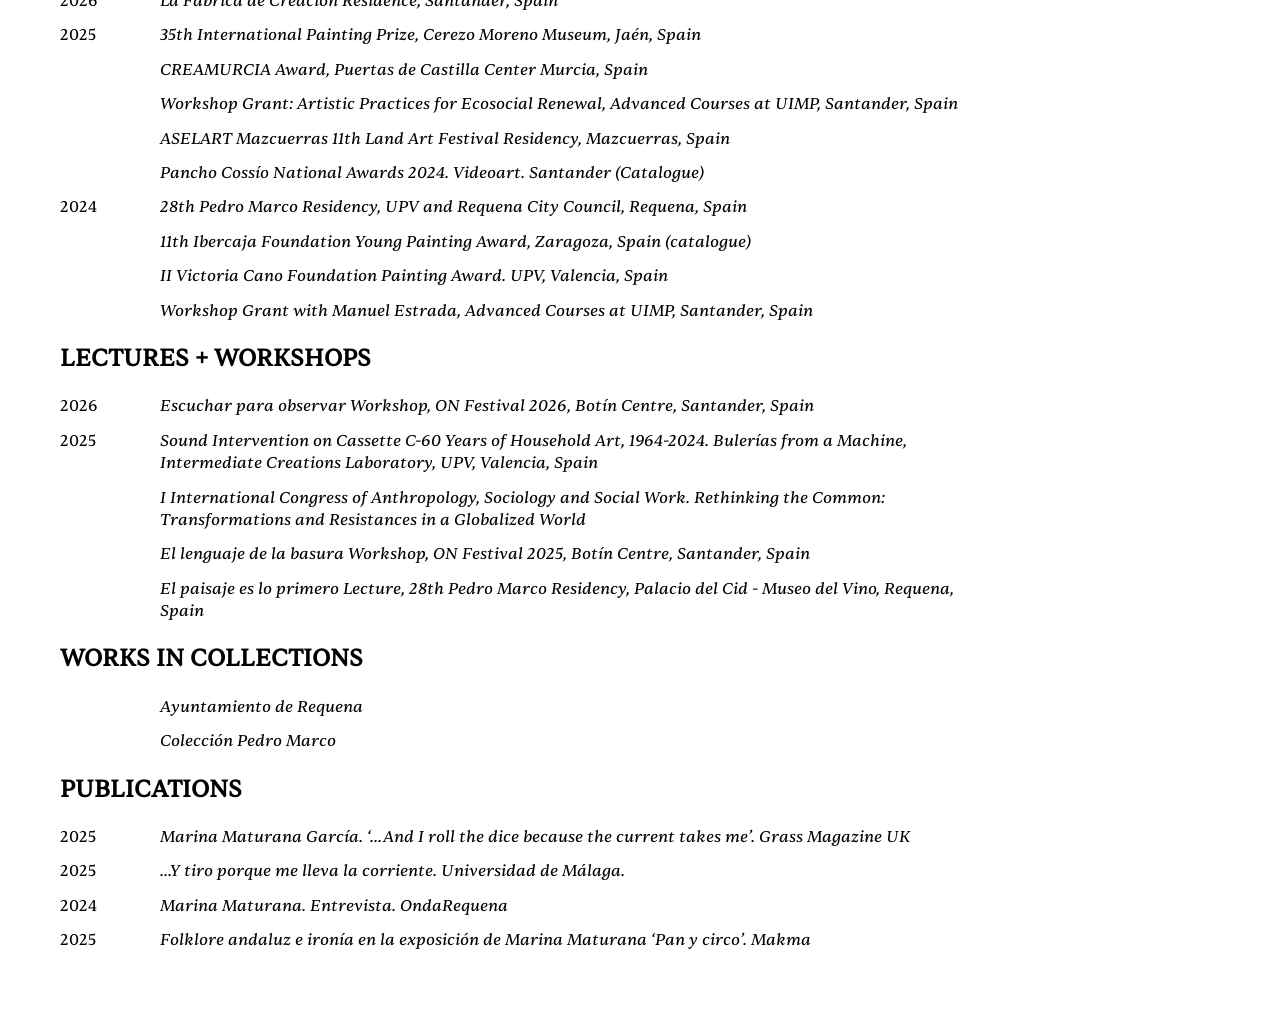
==== commit 45b2a2e4: "Update cv.html" ====
--- a/cv.html
+++ b/cv.html
@@ -3,7 +3,7 @@
 <head>
     <meta charset="UTF-8">
     <title>MARINA MATURANA</title>
-    <img src=perfil.jpeg alt="Marina Maturana" class=foto-cv>
+    <img src="img/perfil.jpeg" alt="Marina Maturana" class="foto-cv">
     <link rel="stylesheet" href="style.css">
 </head>
     <body>
--- a/style.css
+++ b/style.css
@@ -61,6 +61,14 @@
 }
 .info { margin-bottom: 40px; color: #666; }
 
+.foto-cv {
+    width: 200px;          /* Ajusta el tamaño a tu gusto */
+    height: auto;          /* Mantiene la proporción */
+    border-radius: 4px;    /* Opcional: bordes ligeramente redondeados */
+    margin-bottom: 20px;   /* Separa la foto del texto de abajo */
+    display: block;        /* Para poder centrarla o manejarla mejor */
+}
+
 /* 5. REJILLA DE ITEMS */
 .item { display: flex; margin-bottom: 12px; }
 .year { width: 100px; flex-shrink: 0; }
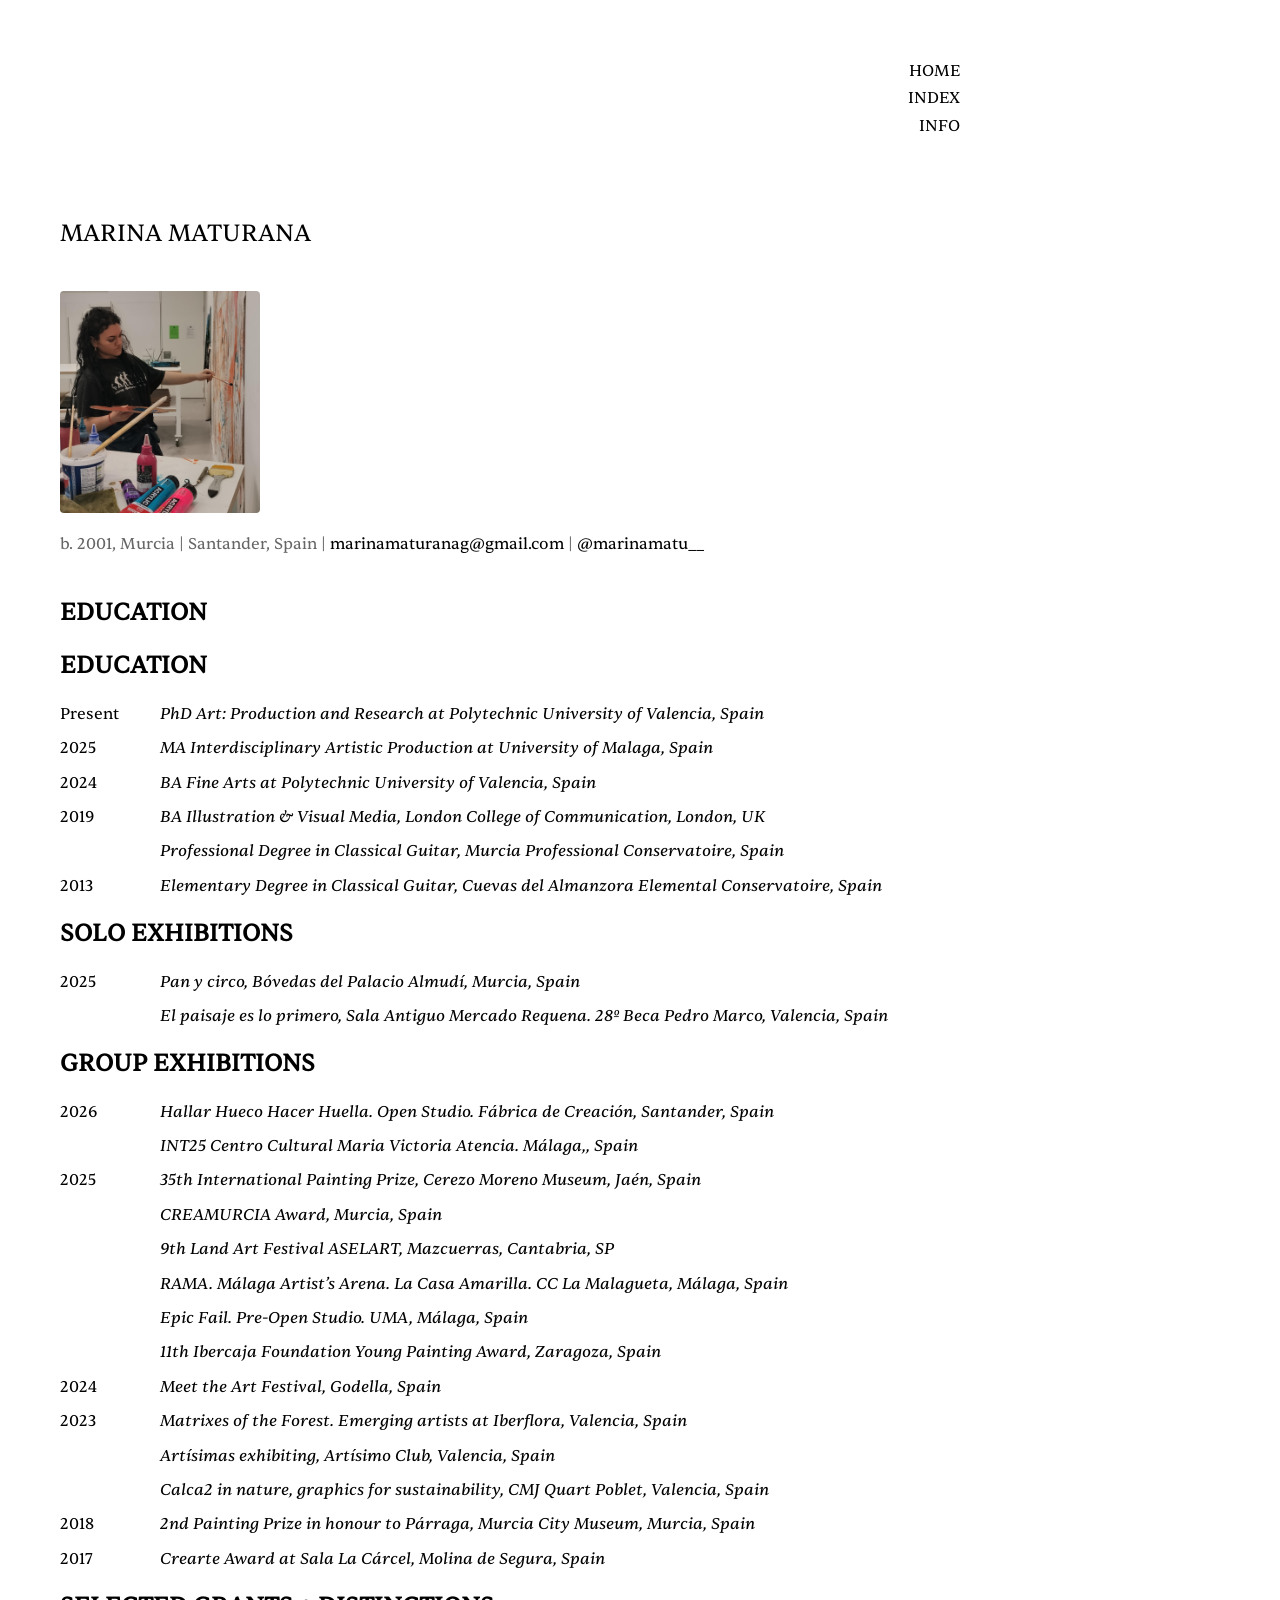
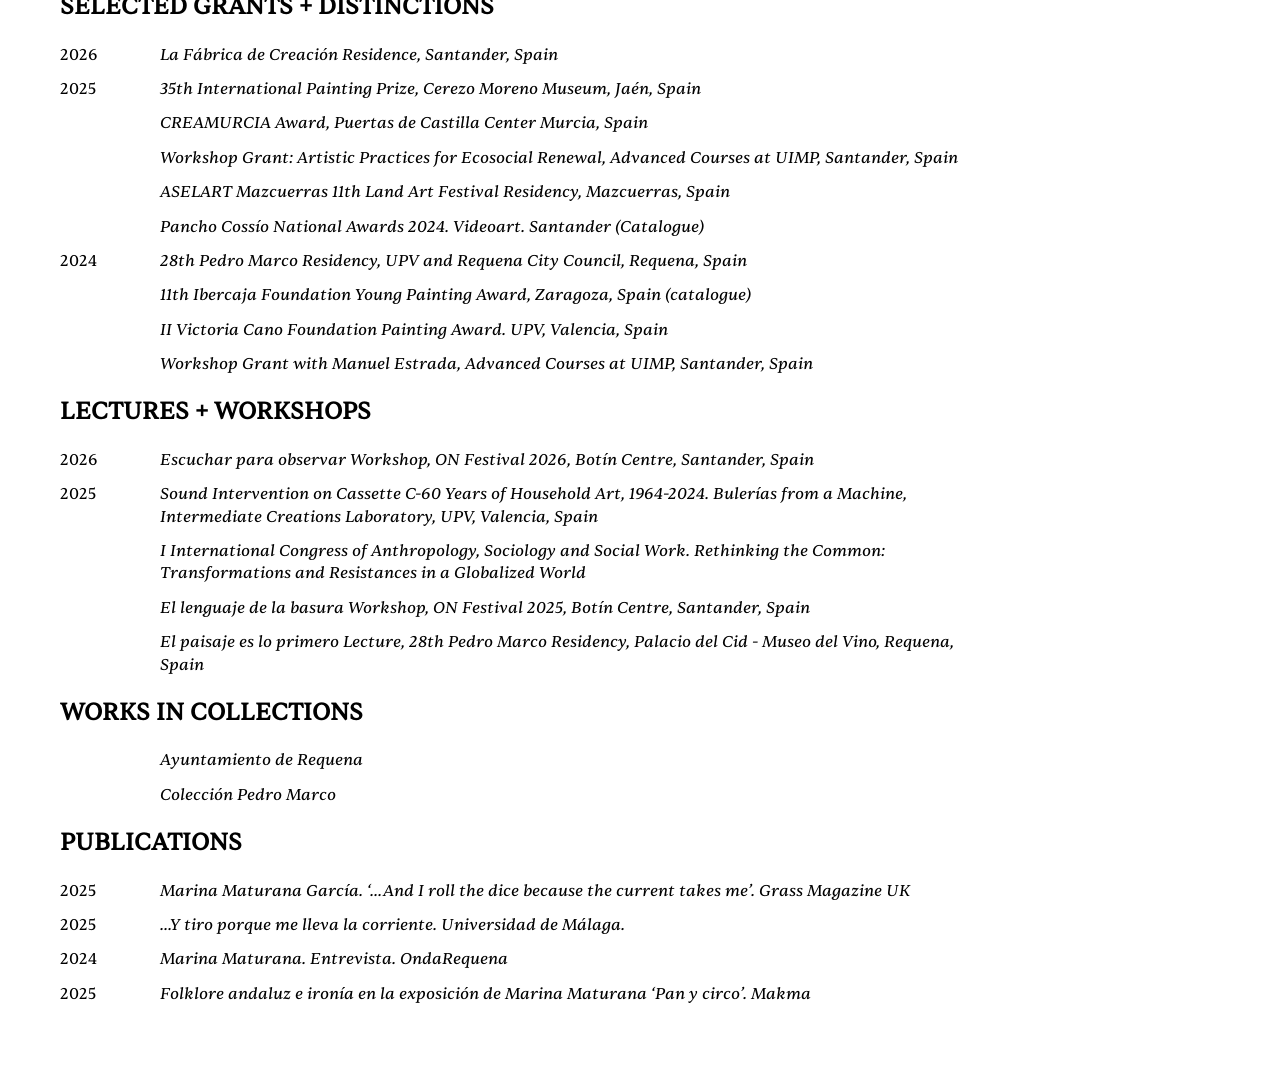
==== commit d80297a1: "Update cv.html" ====
--- a/cv.html
+++ b/cv.html
@@ -3,18 +3,8 @@
 <head>
     <meta charset="UTF-8">
     <title>MARINA MATURANA</title>
-    <img src="img/perfil.jpeg" alt="Marina Maturana" class="foto-cv">
+    
     <link rel="stylesheet" href="style.css">
-</head>
-    <body>
-        <nav>
-        <div class="nav-right">
-            <a href="index.html">HOME</a>
-            <a href="works.html">INDEX</a>
-            <a href="cv.html">INFO</a>
-        </div>
-    </nav>
-        <head>
     <link rel="icon" href="favicon.ico" type="image/x-icon">
 
     <meta property="og:title" content="Marina Maturana">
@@ -23,13 +13,26 @@
     <meta property="og:url" content="https://www.marinamatu.com">
     <meta property="og:type" content="website">
 </head>
-        
+
+<body>
+    <nav>
+        <div class="nav-right">
+            <a href="index.html">HOME</a>
+            <a href="works.html">INDEX</a>
+            <a href="cv.html">INFO</a>
+        </div>
+    </nav>
+
     <h1>MARINA MATURANA</h1>
+
+    <img src="img/perfil.jpeg" alt="Marina Maturana" class="foto-cv">
+
     <div class="info">
         b. 2001, Murcia | Santander, Spain | <a href="mailto:marinamaturanag@gmail.com">marinamaturanag@gmail.com</a> |
         <a href="https://www.instagram.com/marinamatu__/" target="_blank">@marinamatu__</a>
     </div>
 
+    <h2>EDUCATION</h2>
     <h2>EDUCATION</h2>
     <div class="item"><div class="year">Present</div><div class="desc">PhD Art: Production and Research at Polytechnic University of Valencia, Spain</div></div>
     <div class="item"><div class="year">2025</div><div class="desc">MA Interdisciplinary Artistic Production at University of Malaga, Spain</div></div>
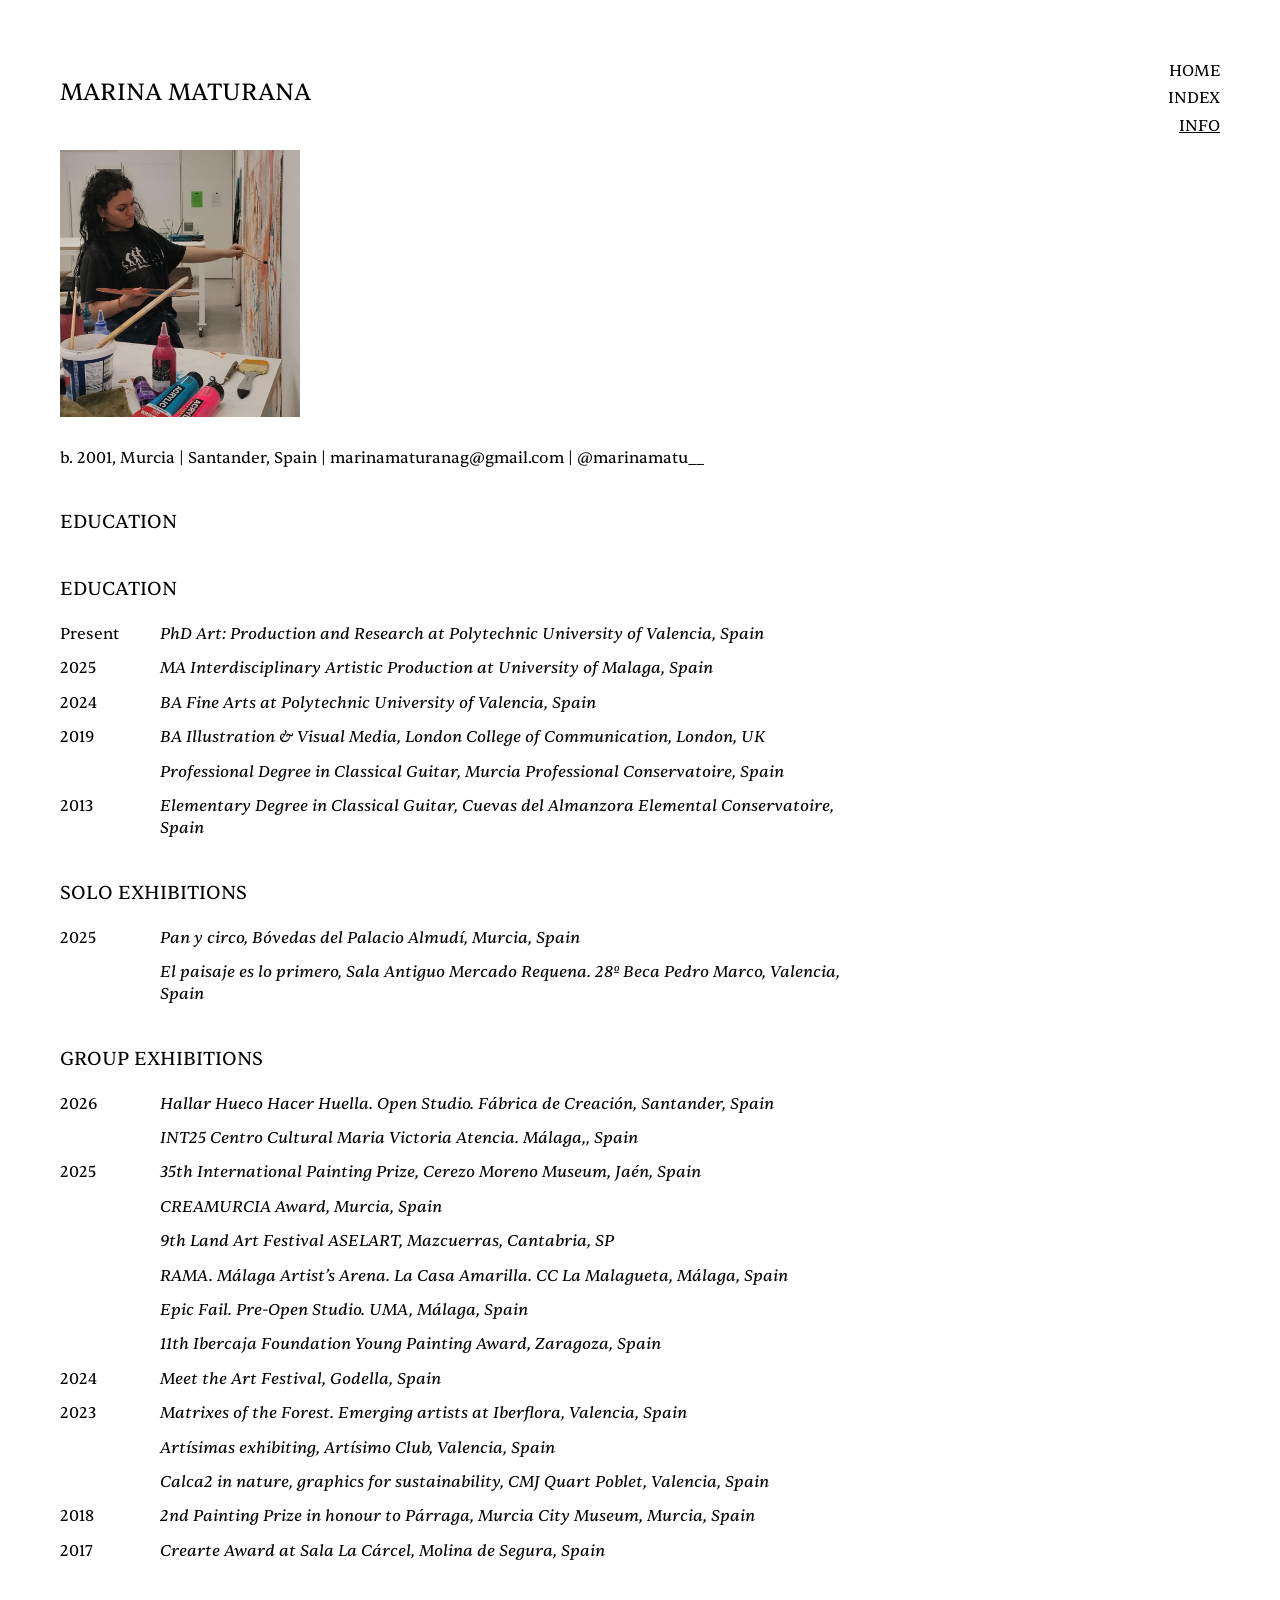
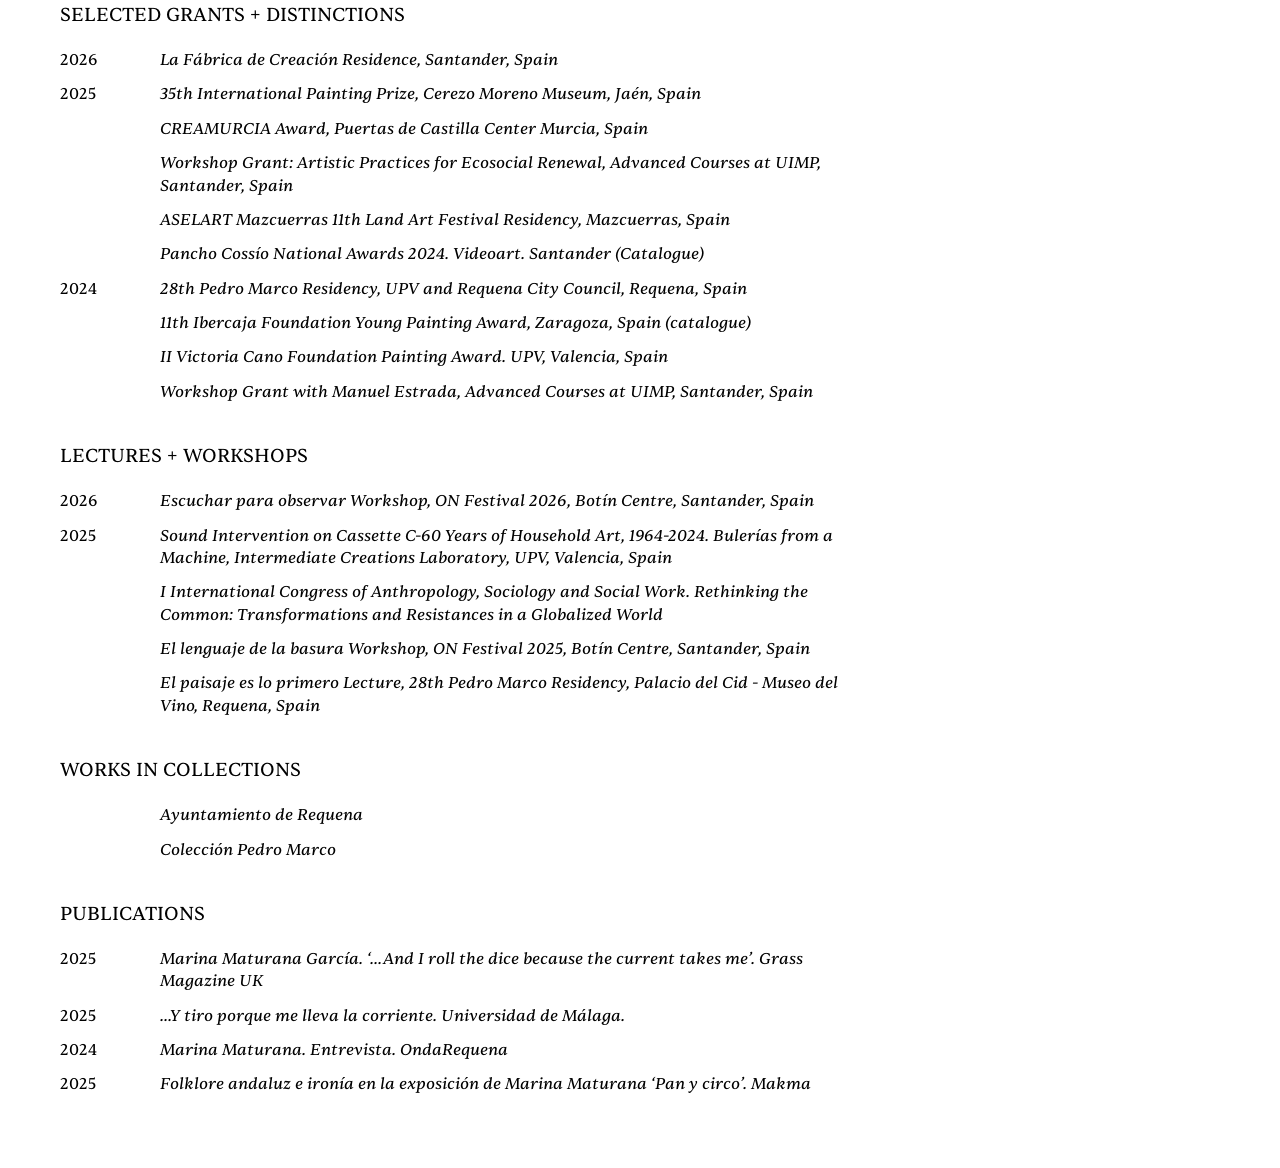
==== commit 27f14b1e: "Update cv.html" ====
--- a/cv.html
+++ b/cv.html
@@ -2,10 +2,12 @@
 <html lang="es">
 <head>
     <meta charset="UTF-8">
-    <title>MARINA MATURANA</title>
-    
-    <link rel="stylesheet" href="style.css">
+    <meta name="viewport" content="width=device-width, initial-scale=1.0">
+    <title>MARINA MATURANA - INFO</title>
+
     <link rel="icon" href="favicon.ico" type="image/x-icon">
+    <link rel="stylesheet" href="style.css?V=1.7">
+
 
     <meta property="og:title" content="Marina Maturana">
     <meta property="og:description" content="visual artist.">
@@ -13,13 +15,13 @@
     <meta property="og:url" content="https://www.marinamatu.com">
     <meta property="og:type" content="website">
 </head>
-
 <body>
+    
     <nav>
         <div class="nav-right">
             <a href="index.html">HOME</a>
             <a href="works.html">INDEX</a>
-            <a href="cv.html">INFO</a>
+            <a href="cv.html" style="text-decoration: underline;">INFO</a>
         </div>
     </nav>
 
@@ -92,42 +94,10 @@
     <div class="item"><div class="year"></div><div class="desc">Colección Pedro Marco</div></div>
 
   <h2>PUBLICATIONS</h2>
-<div class="item">
-    <div class="year">2025</div>
-    <div class="desc">
-        <a href="https://www.grassmagazine.co.uk/spotlight-marina-maturana-garcia-and-i-roll-the-dice-because-the-current-takes-me/" target="_blank">
-            Marina Maturana García. ‘...And I roll the dice because the current takes me’. Grass Magazine UK
-        </a>
-    </div>
-</div>    
-<div class="item">
-    <div class="year">2025</div>
-    <div class="desc">
-        <a href="https://hdl.handle.net/10630/40219" target="_blank">
-            ...Y tiro porque me lleva la corriente. Universidad de Málaga.
-        </a>
-    </div>
-</div>
-<div class="item">
-    <div class="year">2024</div>
-    <div class="desc"> 
-        <a href="https://www.ivoox.com/entrevista-marina-maturana-audios-mp3_rf_133937735_1.html" target="_blank">
-             Marina Maturana. Entrevista. OndaRequena
-        </a>
-    </div>
-</div>
-<div class="item">
-    <div class="year">2025</div>
-    <div class="desc">
-        <a href="https://www.makma.net/pan-y-circo-marina-maturana/" target="_blank">
-            Folklore andaluz e ironía en la exposición de Marina Maturana ‘Pan y circo’. Makma
-        </a>
-    </div>
-</div>
+<div class="item"><div class="year">2025</div><div class="desc"><a href="https://www.grassmagazine.co.uk/spotlight-marina-maturana-garcia-and-i-roll-the-dice-because-the-current-takes-me/" target="_blank">Marina Maturana García. ‘...And I roll the dice because the current takes me’. Grass Magazine UK</a></div></div>    
+    <div class="item"><div class="year">2025</div><div class="desc"><a href="https://hdl.handle.net/10630/40219" target="_blank">...Y tiro porque me lleva la corriente. Universidad de Málaga.</a></div></div>
+    <div class="item"><div class="year">2024</div><div class="desc"><a href="https://www.ivoox.com/entrevista-marina-maturana-audios-mp3_rf_133937735_1.html" target="_blank">Marina Maturana. Entrevista. OndaRequena</a></div></div>
+    <div class="item"><div class="year">2025</div><div class="desc"><a href="https://www.makma.net/pan-y-circo-marina-maturana/" target="_blank">Folklore andaluz e ironía en la exposición de Marina Maturana ‘Pan y circo’. Makma</a></div></div>
+
+</body>
 </html>
-<head>
-    <link rel="icon" type="image/x-icon" href="favicon.ico">
-</head>
-<head>
-    <link rel="icon" type="image/x-icon" href="favicon.ico">
-</head>
--- a/style.css
+++ b/style.css
@@ -15,7 +15,13 @@
     font-weight: bold;
     font-style: italic;
 }
+
 /* --- 2. DISEÑO GENERAL --- */
+* {
+    box-sizing: border-box;
+}
+
+/* Estilo por defecto para páginas de texto (CV / WORKS) */
 body {
     font-family: 'Sentient', serif;
     font-size: 16px;
@@ -24,69 +30,124 @@
     padding: 60px;
     max-width: 900px;
 }
+
+/* ESTILO EXCLUSIVO PARA LA PORTADA (INDEX) */
+body.pagina-portada {
+    padding: 0;
+    height: 100vh;
+    width: 100vw;
+    overflow: hidden; 
+    max-width: none;  
+    position: relative;
+}
+
 /* --- 3. MENÚ AL ESTILO GUILLERMO ROS (A LA DERECHA) --- */
 nav {
-    display: flex;
-    justify-content: flex-end; /* Alinea todo a la derecha */
-    margin-bottom: 80px;
+    position: absolute;
+    top: 60px; 
+    right: 60px; 
+    z-index: 10; 
 }
 
 .nav-right {
     display: flex;
-    flex-direction: column; /* Menú vertical */
-    align-items: flex-end; /* Alineación a la derecha */
+    flex-direction: column;
+    align-items: flex-end;
     gap: 5px;
 }
 
 nav a {
     text-decoration: none;
-    color: #000 ;
+    color: #000;
     font-size: 16px;
 }
 
-/* Aplicación de las fuentes que pediste */
-h1 { font-size: 1.5em; margin-bottom: 40px; font-weight: normal; }
-h3 {
-    font-family: 'Sentient', serif;
-    font-weight: bold;
-    font-style: italic;
-    margin-top: 40px;
-    margin-bottom: 20px;
+nav a:hover {
+    text-decoration: underline;
 }
 
-.desc a {
-    font-family: 'Sentient', serif;
-    font-style: italic;
-    color: black;
-}
-.info { margin-bottom: 40px; color: #666; }
-
-.foto-cv {
-    width: 200px;          /* Ajusta el tamaño a tu gusto */
-    height: auto;          /* Mantiene la proporción */
-    border-radius: 4px;    /* Opcional: bordes ligeramente redondeados */
-    margin-bottom: 20px;   /* Separa la foto del texto de abajo */
-    display: block;        /* Para poder centrarla o manejarla mejor */
+/* --- 4. PORTADA ENCAJADA ESTILO MIGUEL MARINA --- */
+.bg-cover-container {
+    position: absolute;
+    top: 0;
+    left: 0;
+    width: 100%;
+    height: 100vh;
+    z-index: 1;
+    padding: 80px;
+    display: flex;
+    justify-content: center;
+    align-items: center;
+    pointer-events: none; /* El fondo blanco no captura la lupa */
 }
 
-/* 5. REJILLA DE ITEMS */
+.bg-cover-img {
+    max-width: 100%;
+    max-height: 100%;
+    width: auto;
+    height: auto;
+    object-fit: contain;
+    cursor: zoom-in; /* Lupa con signo + sobre la foto */
+    pointer-events: auto; /* Permite hacer clic en la foto */
+    transition: transform 0.2s ease;
+}
+
+/* Cuando la imagen se amplía al hacer clic */
+.bg-cover-img.en-detalle {
+    position: fixed;
+    top: 0;
+    left: 0;
+    width: 100vw;
+    height: 100vh;
+    max-width: 100vw;
+    max-height: 100vh;
+    object-fit: contain;
+    background-color: #fff; 
+    z-index: 9999; 
+    padding: 20px;
+    cursor: zoom-out; /* Lupa con signo - */
+}
+
+/* TÍTULO ABAJO A LA IZQUIERDA EN LA PORTADA */
+.main-title {
+    position: absolute;
+    bottom: 60px; 
+    left: 60px;   
+    margin: 0;
+    font-size: 24px; 
+    font-weight: normal;
+    letter-spacing: 1px;
+    z-index: 10;  
+}
+
+/* --- 5. DETALLES DE OTRAS PÁGINAS (CV) --- */
+.foto-cv {
+    width: 240px;          /* Tamaño pequeño y elegante controlado */
+    max-width: 100%;       
+    height: auto;          
+    display: block;        
+    margin-top: 20px;
+    margin-bottom: 30px;   
+}
+
+h1 { font-size: 1.5em; margin-bottom: 40px; font-weight: normal; }
+h2 { font-size: 1.2em; margin-top: 40px; margin-bottom: 20px; font-weight: normal; }
+.info { margin-bottom: 40px; color: #000; }
+
+/* REJILLA DE ITEMS DEL CV */
 .item { display: flex; margin-bottom: 12px; }
 .year { width: 100px; flex-shrink: 0; }
-.desc { flex-grow: 1; font-style: italic; } /* Los trabajos en itálica */
+.desc { flex-grow: 1; font-style: italic; }
 
-/* Estilo de enlaces */
+/* Estilo general de enlaces */
 a { color: #000; text-decoration: none; }
 a:hover { text-decoration: underline; }
+
 /* Ajuste móvil */
 @media (max-width: 600px) {
+    body { padding: 20px; }
+    nav { top: 20px; right: 20px; }
+    .main-title { bottom: 20px; left: 20px; font-size: 20px; }
     .item { flex-direction: column; }
     .year { margin-bottom: 5px; }
 }
-HTML
-<nav>
-    <div class="nav-right">
-        <a href="index.html">HOME</a>
-        <a href="works.html">INDEX</a>
-        <a href="cv.html">INFO</a>
-    </div>
-</nav>
